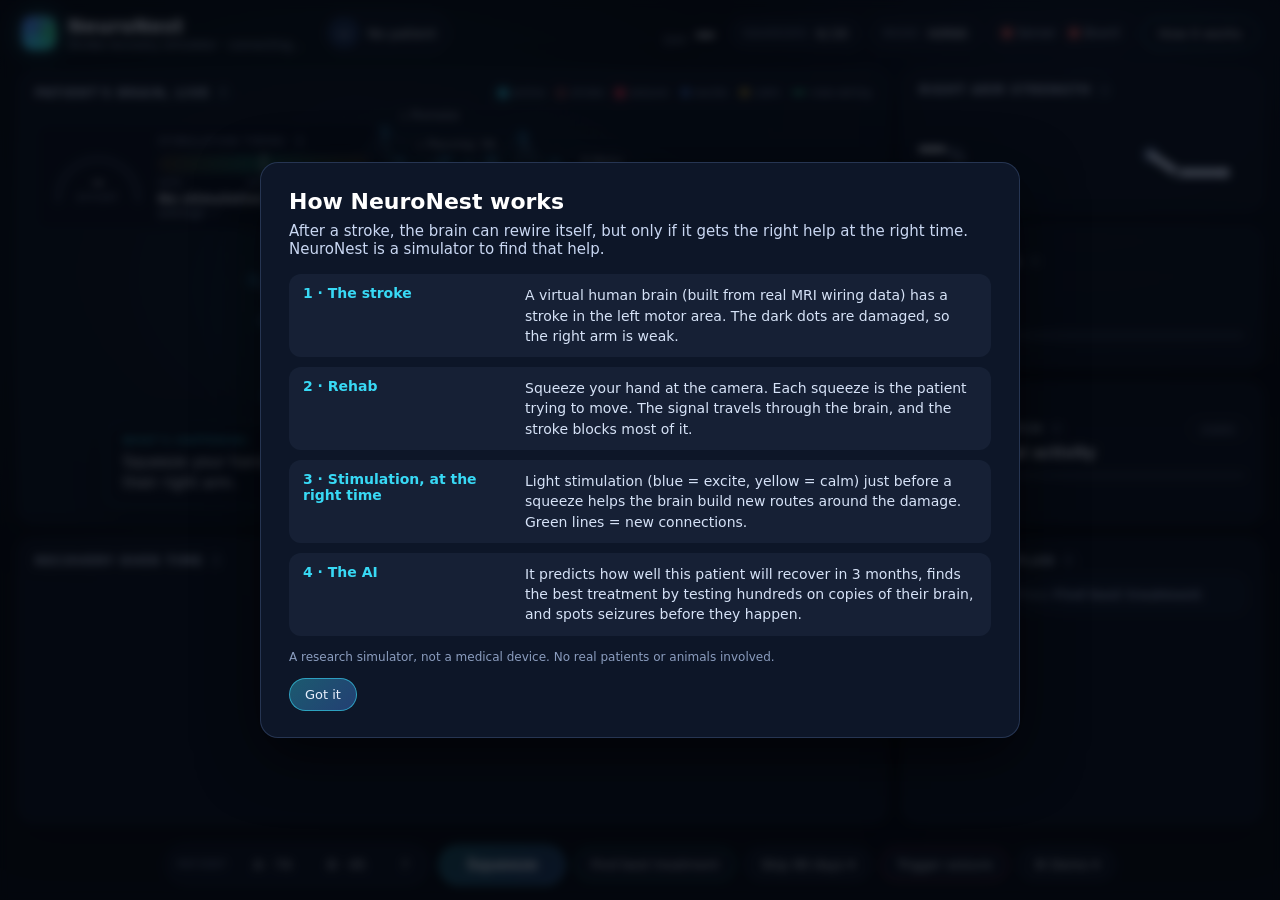
==== web/dashboard/index.html @ ccd7f924 "Dashboard redesign (hero brain, HUD, stat rail, dock, info tips); board status light; Uno Q never sh" ====
<!doctype html>
<html lang="en">
<head>
  <meta charset="utf-8">
  <meta name="viewport" content="width=device-width, initial-scale=1">
  <title>NeuroNest Dashboard</title>
  <link rel="stylesheet" href="style.css">
  <script type="importmap">{ "imports": { "three": "./vendor/three.module.js" } }</script>
</head>
<body>
  <header class="top">
    <div class="brand">
      <span class="logo" aria-hidden="true"></span>
      <div>
        <h1>NeuroNest</h1>
        <p class="sub">Stroke-recovery simulator · <span id="brainKind">connecting…</span></p>
      </div>
    </div>

    <div class="patient" id="patientBox">
      <span class="chip" id="patientCard">—</span>
      <span id="patientText">No patient</span>
    </div>

    <div class="status">
      <div class="daybox" title="Days since the stroke (simulated)">
        <span class="k">Day</span><span id="day" class="day mono">—</span>
      </div>
      <div class="pill" title="Rehab squeezes today (20 = one day)"><span class="k">Squeezes</span> <span id="attempts" class="mono">0/20</span></div>
      <div class="pill" title="Who times the stimulation"><span class="k">Mode</span> <span id="mode" class="mono">HUMAN</span></div>
      <div class="pill links">
        <span title="Laptop server"><i class="conn" id="conn"></i>Server</span>
        <span title="Arduino board receiving live data"><i class="conn" id="boardConn"></i>Board</span>
      </div>
      <button class="btn ghost" id="helpBtn">How it works</button>
    </div>
  </header>

  <main class="grid">
    <!-- HERO: the brain -->
    <section class="panel brain">
      <div class="brain-stage" id="brainStage">
        <div class="stage-head">
          <h2>Patient's brain, live <span class="info" data-tip="Each dot is a brain region at its real position, wired using MRI data. Squeezing sends a 'move my arm' signal from planning → premotor → motor. The stroke blocks it.">i</span></h2>
          <div class="legend">
            <span><i class="dot act"></i>active</span>
            <span><i class="dot les"></i>stroke</span>
            <span><i class="dot sz"></i>seizure</span>
            <span><i class="ring ex"></i>excite</span>
            <span><i class="ring ca"></i>calm</span>
            <span><i class="bar gr"></i>new wiring</span>
          </div>
        </div>

        <div class="hud" title="Last squeeze">
          <div class="hud-effort">
            <svg viewBox="0 0 120 70"><path d="M10 64 A50 50 0 0 1 110 64" class="g-bg"/><path id="effortArc" d="M10 64 A50 50 0 0 1 110 64" class="g-fg"/></svg>
            <div class="g-val"><span id="effortPct" class="mono">—</span><small>effort</small></div>
          </div>
          <div class="hud-timing">
            <div class="hud-k">Stimulation timing <span class="info" data-tip="Stimulation helps most when it lands just before the squeeze. Too early or too late helps less.">i</span>
              <span class="badge warn" id="fatigue" hidden>tired</span></div>
            <div class="t-bar"><span class="t-zero"></span><span class="t-mark" id="timingMark"></span></div>
            <div class="t-scale"><span>early</span><span>squeeze</span><span>late</span></div>
            <div class="t-text" id="timingText">No stimulation yet</div>
            <div class="dim tiny" id="effortRolling">average —</div>
          </div>
        </div>

        <div class="labels" id="labels"></div>
        <div class="tooltip" id="tooltip" hidden></div>
        <div class="busy" id="busy" hidden></div>
        <div class="select-bar" id="selectBar" hidden>
          <span id="selName"></span>
          <button class="btn excite" data-stim="excite">Excite</button>
          <button class="btn calm" data-stim="calm">Calm</button>
        </div>
        <div class="story" id="story">
          <span class="story-k" id="storyK">WHAT'S HAPPENING</span>
          <span id="storyText">Squeeze your hand at the camera (or press Space) to make the patient try to move their right arm.</span>
        </div>
      </div>
    </section>

    <!-- RIGHT RAIL: three key numbers -->
    <aside class="rail">
      <section class="panel stat arm">
        <div class="stat-h"><h2>Right arm strength <span class="info" data-tip="How much of the 'move' signal reaches the arm, compared with before the stroke. The animated arm mirrors the real servo.">i</span></h2><span class="dim tiny" id="armDelta"></span></div>
        <div class="stat-row">
          <div><span id="armPct" class="huge mono">—</span><span class="unit">%</span></div>
          <svg class="arm-svg" viewBox="0 0 160 120" aria-label="patient arm">
            <path d="M18 104 A88 88 0 0 1 106 16" class="arc"/>
            <circle cx="30" cy="70" r="11" class="shoulder"/>
            <line x1="30" y1="70" x2="68" y2="96" class="upper"/>
            <g id="forearm" style="transform-origin:68px 96px">
              <line x1="68" y1="96" x2="128" y2="96" class="fore"/>
              <circle cx="134" cy="96" r="7" class="hand"/>
            </g>
            <circle cx="68" cy="96" r="5" class="elbow"/>
          </svg>
        </div>
        <div class="meter"><div id="armBar"></div></div>
      </section>

      <section class="panel stat">
        <div class="stat-h"><h2>In 3 months <span class="info" data-tip="The AI simulates many versions of this patient ('digital twins') and drops the ones that don't match their real progress, so the predicted range narrows every day.">i</span></h2><span class="dim tiny" id="twins"></span></div>
        <div class="stat-row">
          <div><span id="fcP50" class="huge mono">—</span></div>
          <span class="dim" id="fcRange"></span>
        </div>
        <div class="fc-band"><div id="fcBand"></div><div id="fcMid"></div></div>
      </section>

      <section class="panel stat seizure" id="szCard" data-phase="none">
        <div class="stat-h"><h2>Seizure watch <span class="info" data-tip="Seizures can start next to stroke damage. The AI predicts them seconds early and calms the region with yellow light.">i</span></h2><span class="badge" id="szBadge">stable</span></div>
        <div class="sz-main" id="szText">No abnormal activity</div>
        <div class="meter risk"><div id="szRisk"></div></div>
        <div class="sz-regions" id="szRegions"></div>
        <div class="sz-tx dim" id="szTx"></div>
      </section>
    </aside>

    <!-- BOTTOM: recovery + treatment -->
    <section class="panel chart">
      <div class="panel-h">
        <h2>Recovery over time <span class="info" data-tip="The brain heals fastest early on (green shading). Compare the AI's plan with normal rehab and no rehab.">i</span></h2>
        <div class="legend">
          <span><i class="bar ob"></i>so far</span>
          <span><i class="bar fc"></i>prediction</span>
          <span><i class="bar ai"></i>AI plan</span>
          <span><i class="bar st"></i>normal rehab</span>
          <span><i class="bar no"></i>no rehab</span>
        </div>
      </div>
      <canvas id="chart"></canvas>
    </section>

    <section class="panel treat">
      <div class="panel-h">
        <h2>Treatment plan <span class="info" data-tip="The AI tests hundreds of treatments on copies of this patient's brain and picks the best recovery for the least stimulation.">i</span></h2>
      </div>
      <div class="plan" id="plan">
        <div class="plan-empty">No plan yet. Press <b>Find best treatment</b>.</div>
      </div>
      <h3>Recent</h3>
      <ol class="log" id="log"></ol>
    </section>
  </main>

  <footer class="dock">
    <div class="seg" role="group" aria-label="Patient">
      <span class="k">Patient</span>
      <button class="btn" data-patient="A" title="74 years old, large stroke">A · 74</button>
      <button class="btn" data-patient="B" title="45 years old, smaller stroke">B · 45</button>
      <button class="btn" data-patient="R" title="Random patient">?</button>
    </div>
    <button class="btn primary big" data-ctl="dev_attempt" title="Space">Squeeze</button>
    <button class="btn ok" data-ctl="run_planner">Find best treatment</button>
    <details class="menu">
      <summary class="btn">Skip 90 days ▾</summary>
      <div class="menu-pop">
        <button class="btn ok" data-ff="ai">with the AI plan</button>
        <button class="btn" data-ff="standard">with normal rehab</button>
        <button class="btn" data-ff="none">with no rehab</button>
      </div>
    </details>
    <button class="btn danger" data-ctl="dev_seizure">Trigger seizure</button>
    <details class="menu">
      <summary class="btn">⚙ Demo ▾</summary>
      <div class="menu-pop">
        <button class="btn toggle" data-dev="dev_auto" id="autoBtn">Auto squeeze</button>
        <button class="btn toggle" data-dev="dev_auto_treat" id="autoTreatBtn">AI treats seizures</button>
        <button class="btn" data-mode>Mode: Human</button>
        <button class="btn" data-ctl="end_day">Next day</button>
      </div>
    </details>
    <div id="narration" hidden></div>
  </footer>

  <div class="modal" id="help" hidden>
    <div class="modal-card">
      <h2 class="modal-title">How NeuroNest works</h2>
      <p class="modal-lead">After a stroke, the brain can rewire itself, but only if it gets the right help at the right time. NeuroNest is a simulator to find that help.</p>
      <ol class="steps">
        <li><b>1 · The stroke</b><span>A virtual human brain (built from real MRI wiring data) has a stroke in the left motor area. The dark dots are damaged, so the right arm is weak.</span></li>
        <li><b>2 · Rehab</b><span>Squeeze your hand at the camera. Each squeeze is the patient trying to move. The signal travels through the brain, and the stroke blocks most of it.</span></li>
        <li><b>3 · Stimulation, at the right time</b><span>Light stimulation (blue = excite, yellow = calm) just before a squeeze helps the brain build new routes around the damage. Green lines = new connections.</span></li>
        <li><b>4 · The AI</b><span>It predicts how well this patient will recover in 3 months, finds the best treatment by testing hundreds on copies of their brain, and spots seizures before they happen.</span></li>
      </ol>
      <p class="modal-note">A research simulator, not a medical device. No real patients or animals involved.</p>
      <button class="btn primary" id="helpClose">Got it</button>
    </div>
  </div>

  <script type="module" src="app.js"></script>
</body>
</html>
---- web/dashboard/style.css ----
:root {
  --bg: #050912; --panel: rgba(13, 21, 38, 0.72); --panel-2: rgba(18, 28, 50, 0.6);
  --line: rgba(130, 165, 230, 0.12); --line-2: rgba(130, 165, 230, 0.22);
  --text: #e8effc; --dim: #8b9dbf; --soft: #b8c7e3;
  --mid: #38d9f5; --excite: #4d8dff; --calm: #ffd23f; --seizure: #ff3b5c;
  --ok: #34d399; --amber: #f5a524; --bad: #ff6b6b;
  --mono: ui-monospace, "JetBrains Mono", "Cascadia Mono", Consolas, monospace;
  --sans: Inter, "Segoe UI", system-ui, -apple-system, sans-serif;
  --r: 16px;
}
* { box-sizing: border-box; }
[hidden] { display: none !important; }
html, body { height: 100%; margin: 0; }
body {
  background:
    radial-gradient(900px 600px at 28% 30%, rgba(56, 217, 245, 0.10), transparent 60%),
    radial-gradient(700px 500px at 85% 10%, rgba(77, 141, 255, 0.10), transparent 60%),
    var(--bg);
  color: var(--text); font-family: var(--sans); font-size: 14px;
  display: grid; grid-template-rows: auto 1fr auto; overflow: hidden;
}
.mono { font-family: var(--mono); }
.dim { color: var(--dim); }
.tiny { font-size: 11.5px; }
h1, h2, h3 { margin: 0; font-weight: 600; }
h2 { font-size: 12px; letter-spacing: .09em; text-transform: uppercase; color: var(--soft); display: inline-flex; align-items: center; gap: 6px; }
h3 { font-size: 11px; letter-spacing: .12em; text-transform: uppercase; color: var(--dim); margin: 12px 0 4px; }
.k { font-size: 10px; letter-spacing: .14em; color: var(--dim); text-transform: uppercase; }
.huge { font-size: 44px; font-weight: 700; line-height: 1; letter-spacing: -0.02em; }
.unit { font-size: 20px; color: var(--dim); margin-left: 2px; }

/* info tips */
.info { display: inline-grid; place-items: center; width: 15px; height: 15px; border-radius: 50%; border: 1px solid var(--line-2);
  font-size: 10px; font-style: normal; font-weight: 700; color: var(--dim); text-transform: none; letter-spacing: 0; cursor: help; position: relative; }
.info:hover { color: var(--text); border-color: var(--mid); }
.info:hover::after { content: attr(data-tip); position: absolute; top: 22px; left: -10px; width: 280px; z-index: 20;
  background: #0b1426; border: 1px solid var(--line-2); border-radius: 10px; padding: 10px 12px;
  font-size: 12.5px; font-weight: 400; line-height: 1.45; color: var(--text); box-shadow: 0 12px 30px rgba(0,0,0,.5); }

/* header */
.top { display: flex; align-items: center; gap: 20px; padding: 12px 22px; }
.brand { display: flex; align-items: center; gap: 12px; }
.logo { width: 34px; height: 34px; border-radius: 10px; background: conic-gradient(from 200deg, var(--mid), var(--excite), var(--ok), var(--mid)); box-shadow: 0 0 24px rgba(56,217,245,.4); }
.brand h1 { font-size: 19px; letter-spacing: .01em; }
.sub { margin: 1px 0 0; color: var(--dim); font-size: 11.5px; }
.patient { display: flex; align-items: center; gap: 10px; padding: 6px 14px 6px 6px; border-radius: 999px; background: var(--panel); border: 1px solid var(--line); font-size: 13px; }
.chip { display: inline-grid; place-items: center; width: 28px; height: 28px; border-radius: 50%; background: rgba(77,141,255,.2); border: 1px solid rgba(77,141,255,.5); font-weight: 700; }
.status { margin-left: auto; display: flex; align-items: center; gap: 10px; }
.daybox { display: flex; align-items: baseline; gap: 8px; padding: 0 6px; }
.day { font-size: 30px; font-weight: 700; }
.pill { display: flex; align-items: center; gap: 8px; padding: 7px 12px; border-radius: 999px; background: var(--panel); border: 1px solid var(--line); font-size: 13px; }
.pill.links { gap: 14px; color: var(--soft); font-size: 12px; }
.pill.links span { display: inline-flex; align-items: center; gap: 6px; }
.conn { width: 8px; height: 8px; border-radius: 50%; display: inline-block; background: var(--bad); box-shadow: 0 0 8px var(--bad); }
.conn.on { background: var(--ok); box-shadow: 0 0 8px var(--ok); }

/* layout */
.grid { display: grid; gap: 14px; padding: 4px 18px 10px; min-height: 0;
  grid-template-columns: minmax(0, 1fr) 360px;
  grid-template-rows: minmax(0, 1fr) 285px;
  grid-template-areas: "brain rail" "chart treat"; }
.panel { background: var(--panel); border: 1px solid var(--line); border-radius: var(--r); padding: 14px 16px; min-height: 0;
  backdrop-filter: blur(6px); box-shadow: 0 16px 40px rgba(0,0,0,.28); }
.panel-h { display: flex; align-items: center; justify-content: space-between; gap: 10px; margin-bottom: 8px; }
.brain { grid-area: brain; padding: 0; overflow: hidden; }
.rail { grid-area: rail; display: grid; gap: 14px; grid-template-rows: 1fr 1fr 1fr; min-height: 0; }
.chart { grid-area: chart; display: flex; flex-direction: column; }
.chart canvas { flex: 1; width: 100%; min-height: 0; }
.treat { grid-area: treat; display: flex; flex-direction: column; overflow: hidden; }

/* legend */
.legend { display: flex; flex-wrap: wrap; gap: 12px; font-size: 11px; color: var(--dim); }
.legend span { display: inline-flex; align-items: center; gap: 5px; }
.dot { width: 8px; height: 8px; border-radius: 50%; display: inline-block; }
.dot.act { background: var(--mid); box-shadow: 0 0 8px var(--mid); }
.dot.les { background: #3a3f4b; box-shadow: 0 0 0 2px #7a1f2b; }
.dot.sz { background: var(--seizure); box-shadow: 0 0 8px var(--seizure); }
.ring { width: 9px; height: 9px; border-radius: 50%; display: inline-block; border: 2px solid; }
.ring.ex { border-color: var(--excite); } .ring.ca { border-color: var(--calm); }
.bar { width: 14px; height: 3px; border-radius: 2px; display: inline-block; }
.bar.gr { background: var(--ok); } .bar.ob { background: #fff; } .bar.fc { background: var(--mid); }
.bar.ai { background: var(--ok); } .bar.st { background: var(--amber); } .bar.no { background: var(--bad); }

/* brain stage */
.brain-stage { position: relative; width: 100%; height: 100%; min-height: 0;
  background: radial-gradient(55% 60% at 50% 48%, rgba(56,217,245,.08), transparent 70%); }
.brain-stage canvas { display: block; width: 100% !important; height: 100% !important; }
.stage-head { position: absolute; top: 14px; left: 16px; right: 16px; display: flex; justify-content: space-between; align-items: center; z-index: 3; pointer-events: none; }
.stage-head > * { pointer-events: auto; }
.labels { position: absolute; inset: 0; pointer-events: none; }
.blabel { position: absolute; left: 0; top: 0; margin: -26px 0 0 8px; padding: 2px 8px; font-size: 11px; white-space: nowrap;
  background: rgba(8,14,28,.82); border: 1px solid var(--line-2); border-radius: 999px; color: #cfe0ff; transition: opacity .2s; }
.blabel[data-kind="lesion"] { border-color: #7a1f2b; color: #ffb3bf; }
.blabel[data-kind="seizure"] { border-color: var(--seizure); color: #fff; background: rgba(120,10,30,.85); }
.blabel[data-kind="plan"] { border-color: var(--ok); color: #bff5dc; }
.blabel[data-kind="excite"] { border-color: var(--excite); color: #d6e4ff; }
.blabel[data-kind="calm"] { border-color: var(--calm); color: #fff3c4; }
.blabel[data-kind="selected"] { border-color: #fff; }
.tooltip { position: absolute; left: 0; top: 0; padding: 8px 10px; font-size: 12px; line-height: 1.45; pointer-events: none; z-index: 5;
  background: rgba(8,14,28,.95); border: 1px solid var(--line-2); border-radius: 10px; max-width: 280px; }
.tooltip .sz { color: var(--seizure); }
.busy { position: absolute; top: 56px; left: 50%; transform: translateX(-50%); padding: 6px 14px; border-radius: 999px; z-index: 3;
  background: rgba(56,217,245,.14); border: 1px solid rgba(56,217,245,.45); font-size: 12.5px; }
.busy::before { content: ""; display: inline-block; width: 8px; height: 8px; margin-right: 8px; border-radius: 50%; background: var(--mid); animation: breathe 1.4s ease-in-out infinite; }
.select-bar { position: absolute; top: 56px; right: 16px; display: flex; align-items: center; gap: 8px; z-index: 4;
  background: rgba(8,14,28,.9); border: 1px solid var(--line-2); border-radius: 12px; padding: 6px 8px 6px 12px; font-size: 13px; }

/* HUD: last squeeze */
.hud { position: absolute; left: 16px; top: 52px; z-index: 3; display: flex; gap: 12px; align-items: center;
  background: rgba(8,14,28,.7); border: 1px solid var(--line); border-radius: 14px; padding: 10px 14px; backdrop-filter: blur(6px); }
.hud-effort { position: relative; width: 96px; text-align: center; }
.hud-effort svg { width: 96px; height: 56px; }
.g-bg { fill: none; stroke: rgba(140,170,220,.15); stroke-width: 10; stroke-linecap: round; }
.g-fg { fill: none; stroke: var(--mid); stroke-width: 10; stroke-linecap: round; stroke-dasharray: 157; stroke-dashoffset: 157; transition: stroke-dashoffset .5s ease; }
.g-val { position: absolute; top: 24px; left: 0; right: 0; display: flex; flex-direction: column; align-items: center; }
.g-val span { font-size: 17px; font-weight: 700; }
.g-val small { font-size: 9.5px; color: var(--dim); text-transform: uppercase; letter-spacing: .1em; }
.hud-timing { width: 210px; }
.hud-k { display: flex; align-items: center; gap: 6px; font-size: 10px; letter-spacing: .12em; text-transform: uppercase; color: var(--dim); margin-bottom: 6px; }
.t-bar { position: relative; height: 18px; border-radius: 999px; background: linear-gradient(90deg, rgba(245,165,36,.12), rgba(52,211,153,.25) 42%, rgba(52,211,153,.25) 50%, rgba(245,165,36,.12)); border: 1px solid var(--line); }
.t-zero { position: absolute; left: 50%; top: -3px; bottom: -3px; width: 2px; background: #fff; opacity: .7; }
.t-mark { position: absolute; top: 2px; width: 12px; height: 12px; margin-left: -6px; border-radius: 50%; left: 50%; opacity: 0;
  background: var(--excite); box-shadow: 0 0 10px var(--excite); transition: left .3s ease, opacity .3s; }
.t-mark.calm { background: var(--calm); box-shadow: 0 0 10px var(--calm); }
.t-scale { display: flex; justify-content: space-between; font-size: 9.5px; color: var(--dim); margin-top: 3px; }
.t-text { margin-top: 4px; font-weight: 600; font-size: 13px; }
.t-text.good { color: var(--ok); } .t-text.early, .t-text.late { color: var(--amber); } .t-text.wrong_region { color: var(--bad); }

/* story caption */
.story { position: absolute; left: 50%; bottom: 16px; transform: translateX(-50%); width: min(80%, 860px); z-index: 3;
  background: rgba(8,14,28,.86); border: 1px solid rgba(56,217,245,.3); border-radius: 14px; padding: 11px 16px;
  font-size: 15px; line-height: 1.45; color: #eaf1ff; box-shadow: 0 10px 30px rgba(0,0,0,.4); backdrop-filter: blur(6px); }
.story-k { display: block; font-size: 10px; letter-spacing: .16em; color: var(--mid); margin-bottom: 3px; }
.story[data-tone="seizure"] { border-color: var(--seizure); } .story[data-tone="seizure"] .story-k { color: var(--seizure); }
.story[data-tone="good"] { border-color: rgba(52,211,153,.55); } .story[data-tone="good"] .story-k { color: var(--ok); }
.story[data-tone="warn"] { border-color: rgba(245,165,36,.55); } .story[data-tone="warn"] .story-k { color: var(--amber); }

/* stat cards */
.stat { display: flex; flex-direction: column; justify-content: center; }
.stat-h { display: flex; align-items: center; justify-content: space-between; margin-bottom: 6px; }
.stat-row { display: flex; align-items: center; justify-content: space-between; gap: 10px; }
.arm-svg { width: 118px; height: 86px; }
.arm-svg .arc { fill: none; stroke: rgba(140,170,220,.25); stroke-dasharray: 3 5; }
.arm-svg .shoulder { fill: #1b2d4d; stroke: #3b5a8c; }
.arm-svg .upper, .arm-svg .fore { stroke: #d6e4ff; stroke-width: 11; stroke-linecap: round; }
.arm-svg .elbow { fill: #0b1222; stroke: #d6e4ff; stroke-width: 2; }
.arm-svg .hand { fill: #d6e4ff; }
#forearm { transition: transform .12s linear; }
.meter { height: 7px; border-radius: 999px; background: rgba(140,170,220,.12); overflow: hidden; margin-top: 10px; }
.meter > div { height: 100%; width: 0; border-radius: 999px; background: linear-gradient(90deg, var(--bad), var(--amber), var(--ok)); background-size: 300% 100%; transition: width .6s ease; }
.fc-band { position: relative; height: 9px; border-radius: 999px; background: rgba(140,170,220,.12); margin-top: 12px; }
#fcBand { position: absolute; top: 0; bottom: 0; border-radius: 999px; background: linear-gradient(90deg, rgba(56,217,245,.35), rgba(56,217,245,.6)); transition: left .6s, width .6s; }
#fcMid { position: absolute; top: -4px; width: 3px; height: 17px; background: #fff; border-radius: 2px; transition: left .6s; }

.badge { font-size: 10.5px; padding: 2px 9px; border-radius: 999px; border: 1px solid var(--line-2); color: var(--dim); letter-spacing: .03em; }
.badge.warn { color: var(--amber); border-color: rgba(245,165,36,.5); }
.seizure .sz-main { font-size: 15px; font-weight: 600; }
.meter.risk > div { background: linear-gradient(90deg, var(--amber), var(--seizure)); }
.sz-regions { display: flex; flex-wrap: wrap; gap: 6px; margin-top: 8px; }
.sz-regions span { font-size: 11px; padding: 2px 8px; border-radius: 999px; background: rgba(255,59,92,.15); border: 1px solid rgba(255,59,92,.45); }
.sz-tx { margin-top: 6px; font-size: 12px; line-height: 1.4; }
.seizure[data-phase="none"] .sz-tx { display: none; }
.seizure[data-phase="pre"] { border-color: rgba(245,165,36,.6); }
.seizure[data-phase="pre"] #szBadge { color: var(--amber); border-color: var(--amber); }
.seizure[data-phase="ictal"] { border-color: var(--seizure); animation: alarm 2s ease-in-out infinite; }
.seizure[data-phase="ictal"] #szBadge { color: #fff; background: var(--seizure); border-color: var(--seizure); }
.seizure[data-phase="post"] #szBadge { color: var(--ok); border-color: var(--ok); }

/* treatment */
.plan { border-radius: 12px; padding: 10px 12px; background: var(--panel-2); border: 1px solid var(--line); }
.plan-empty { color: var(--dim); font-size: 13px; }
.plan-title { display: flex; align-items: center; gap: 8px; font-size: 14.5px; font-weight: 600; }
.plan-title .sw { width: 11px; height: 11px; border-radius: 50%; flex: none; }
.plan-meta { display: flex; flex-wrap: wrap; gap: 6px; margin: 8px 0; }
.plan-meta span { font-size: 11px; padding: 2px 8px; border-radius: 999px; background: rgba(140,170,220,.1); color: var(--soft); }
.plan-expl { display: none; }
.outcomes { display: grid; grid-template-columns: repeat(3, 1fr); gap: 6px; }
.outcomes div { border-radius: 10px; padding: 6px 8px; background: rgba(140,170,220,.07); }
.outcomes b { display: block; font-family: var(--mono); font-size: 18px; }
.outcomes small { color: var(--dim); font-size: 10.5px; }
.outcomes .ai b { color: var(--ok); } .outcomes .st b { color: var(--amber); } .outcomes .no b { color: var(--bad); }
.log { list-style: none; margin: 0; padding: 0; overflow: hidden; flex: 1; min-height: 0; }
.log li { display: grid; grid-template-columns: 9px 1fr auto; gap: 8px; align-items: center; padding: 5px 0; border-bottom: 1px solid rgba(120,160,230,.06); font-size: 12px; color: var(--soft); }
.log li i { width: 8px; height: 8px; border-radius: 50%; }
.log li .when { color: var(--dim); font-family: var(--mono); font-size: 10.5px; }
.log .excite i { background: var(--excite); } .log .calm i { background: var(--calm); }
.log .seizure i { background: var(--seizure); } .log .plan i { background: var(--ok); } .log .info i { background: var(--dim); }
.v { font-size: 10px; padding: 1px 6px; border-radius: 999px; margin-left: 6px; }
.v.good { background: rgba(52,211,153,.18); color: var(--ok); } .v.early, .v.late { background: rgba(245,165,36,.18); color: var(--amber); }
.v.wrong_region { background: rgba(255,107,107,.18); color: var(--bad); } .v.ai { background: rgba(56,217,245,.15); color: var(--mid); }

/* dock */
.dock { display: flex; align-items: center; justify-content: center; gap: 10px; padding: 10px 18px 14px; flex-wrap: wrap; }
.seg { display: flex; align-items: center; gap: 4px; padding: 4px 4px 4px 12px; border-radius: 999px; background: var(--panel); border: 1px solid var(--line); }
.seg .k { margin-right: 6px; }
.seg .btn { border-radius: 999px; border-color: transparent; background: transparent; }
.seg .btn:hover { background: rgba(140,170,220,.15); }
.btn { font: inherit; font-size: 13px; color: var(--text); background: var(--panel); border: 1px solid var(--line-2);
  border-radius: 999px; padding: 8px 15px; cursor: pointer; transition: background .15s, border-color .15s, transform .1s; list-style: none; }
.btn:hover { background: rgba(140,170,220,.16); }
.btn:active { transform: translateY(1px); }
.btn.big { padding: 10px 26px; font-size: 15px; font-weight: 600; }
.btn.primary { background: linear-gradient(135deg, rgba(56,217,245,.35), rgba(77,141,255,.35)); border-color: rgba(56,217,245,.6); }
.btn.ok { border-color: rgba(52,211,153,.55); }
.btn.danger { border-color: rgba(255,59,92,.5); }
.btn.ghost { background: transparent; border-color: rgba(56,217,245,.45); }
.btn.excite { border-color: var(--excite); } .btn.calm { border-color: var(--calm); }
.btn.toggle.on { background: rgba(52,211,153,.18); border-color: rgba(52,211,153,.6); }
.btn.toggle.on::before { content: "✓ "; color: var(--ok); }
.btn.active { background: rgba(77,141,255,.3); border-color: var(--excite); }
.menu { position: relative; }
.menu summary { list-style: none; }
.menu summary::-webkit-details-marker { display: none; }
.menu-pop { position: absolute; bottom: calc(100% + 8px); left: 50%; transform: translateX(-50%); display: flex; flex-direction: column; gap: 6px;
  padding: 8px; border-radius: 14px; background: #0b1426; border: 1px solid var(--line-2); box-shadow: 0 16px 40px rgba(0,0,0,.5); z-index: 30; min-width: 200px; }
.menu-pop .btn { text-align: left; }

/* help modal */
.modal { position: fixed; inset: 0; display: grid; place-items: center; background: rgba(3,6,12,.72); backdrop-filter: blur(5px); z-index: 50; }
.modal-card { width: min(760px, 92vw); background: #0d1628; border: 1px solid var(--line-2); border-radius: 18px; padding: 26px 28px; box-shadow: 0 20px 60px rgba(0,0,0,.6); }
.modal-title { font-size: 22px; text-transform: none; letter-spacing: 0; color: #fff; }
.modal-lead { color: #c9d7f2; font-size: 15px; margin: 8px 0 16px; }
.steps { list-style: none; margin: 0 0 14px; padding: 0; display: grid; gap: 10px; }
.steps li { display: grid; grid-template-columns: 210px 1fr; gap: 12px; padding: 11px 14px; border-radius: 12px; background: rgba(140,170,220,.07); }
.steps b { color: var(--mid); }
.steps span { color: #d6e2f7; font-size: 14px; line-height: 1.45; }
.modal-note { color: var(--dim); font-size: 12px; margin: 0 0 14px; }

@keyframes breathe { 0%, 100% { opacity: .35; } 50% { opacity: 1; } }
@keyframes alarm { 0%, 100% { box-shadow: 0 0 16px rgba(255,59,92,.12); } 50% { box-shadow: 0 0 32px rgba(255,59,92,.35); } }

@media (max-width: 1150px) {
  body { overflow: auto; }
  .grid { grid-template-columns: 1fr; grid-template-rows: 62vh auto 300px 320px; grid-template-areas: "brain" "rail" "chart" "treat"; }
  .hud { top: auto; bottom: 120px; }
}
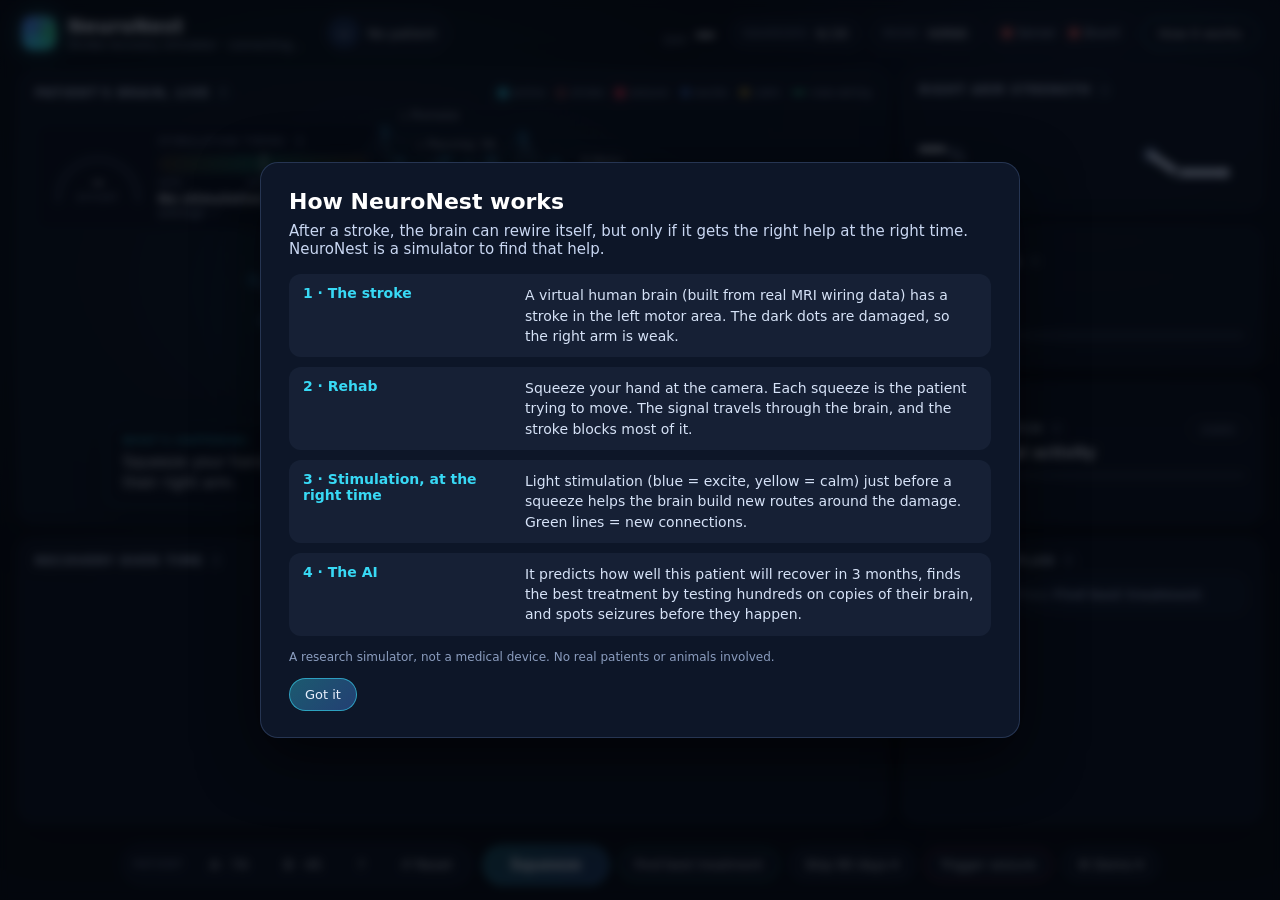
==== commit b0769dbd: "Reset: website Reset button + reset_id so the Uno Q wipes back to its initial state" ====
--- a/web/dashboard/index.html
+++ b/web/dashboard/index.html
@@ -153,6 +153,7 @@
       <button class="btn" data-patient="A" title="74 years old, large stroke">A · 74</button>
       <button class="btn" data-patient="B" title="45 years old, smaller stroke">B · 45</button>
       <button class="btn" data-patient="R" title="Random patient">?</button>
+      <button class="btn" data-ctl="reset" title="Back to day 1 with the same patient (resets the board too)">↺ Reset</button>
     </div>
     <button class="btn primary big" data-ctl="dev_attempt" title="Space">Squeeze</button>
     <button class="btn ok" data-ctl="run_planner">Find best treatment</button>
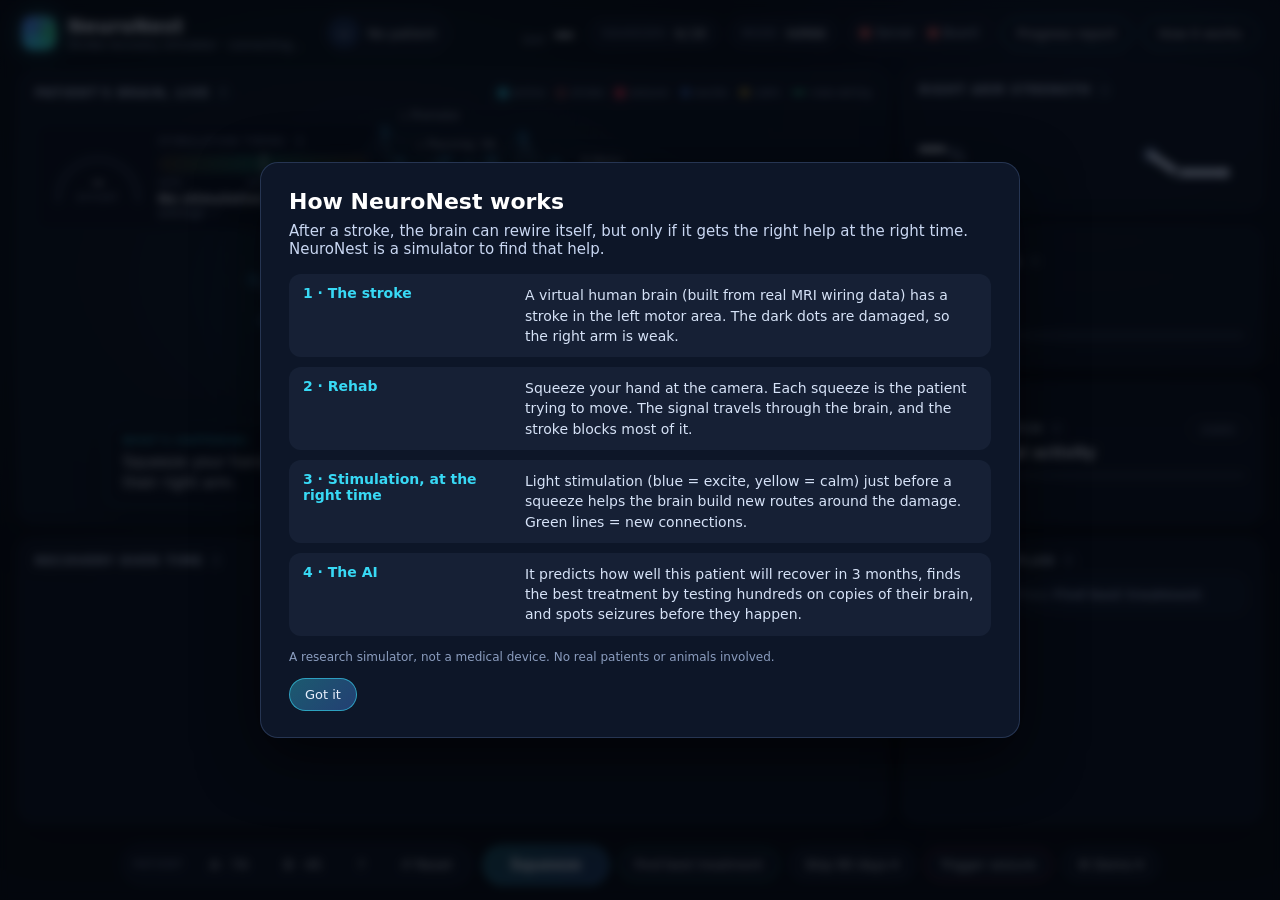
==== commit e60da292: "Progress report page: per-day recovery record, Gemini day-by-day notes + summary (template fallback)" ====
--- a/web/dashboard/index.html
+++ b/web/dashboard/index.html
@@ -32,6 +32,7 @@
         <span title="Laptop server"><i class="conn" id="conn"></i>Server</span>
         <span title="Arduino board receiving live data"><i class="conn" id="boardConn"></i>Board</span>
       </div>
+      <a class="btn ghost" href="report.html" target="_blank" title="Day-by-day progress report written by Gemini">Progress report</a>
       <button class="btn ghost" id="helpBtn">How it works</button>
     </div>
   </header>
--- a/web/dashboard/style.css
+++ b/web/dashboard/style.css
@@ -204,6 +204,7 @@
 .btn.ok { border-color: rgba(52,211,153,.55); }
 .btn.danger { border-color: rgba(255,59,92,.5); }
 .btn.ghost { background: transparent; border-color: rgba(56,217,245,.45); }
+a.btn { text-decoration: none; display: inline-block; }
 .btn.excite { border-color: var(--excite); } .btn.calm { border-color: var(--calm); }
 .btn.toggle.on { background: rgba(52,211,153,.18); border-color: rgba(52,211,153,.6); }
 .btn.toggle.on::before { content: "✓ "; color: var(--ok); }
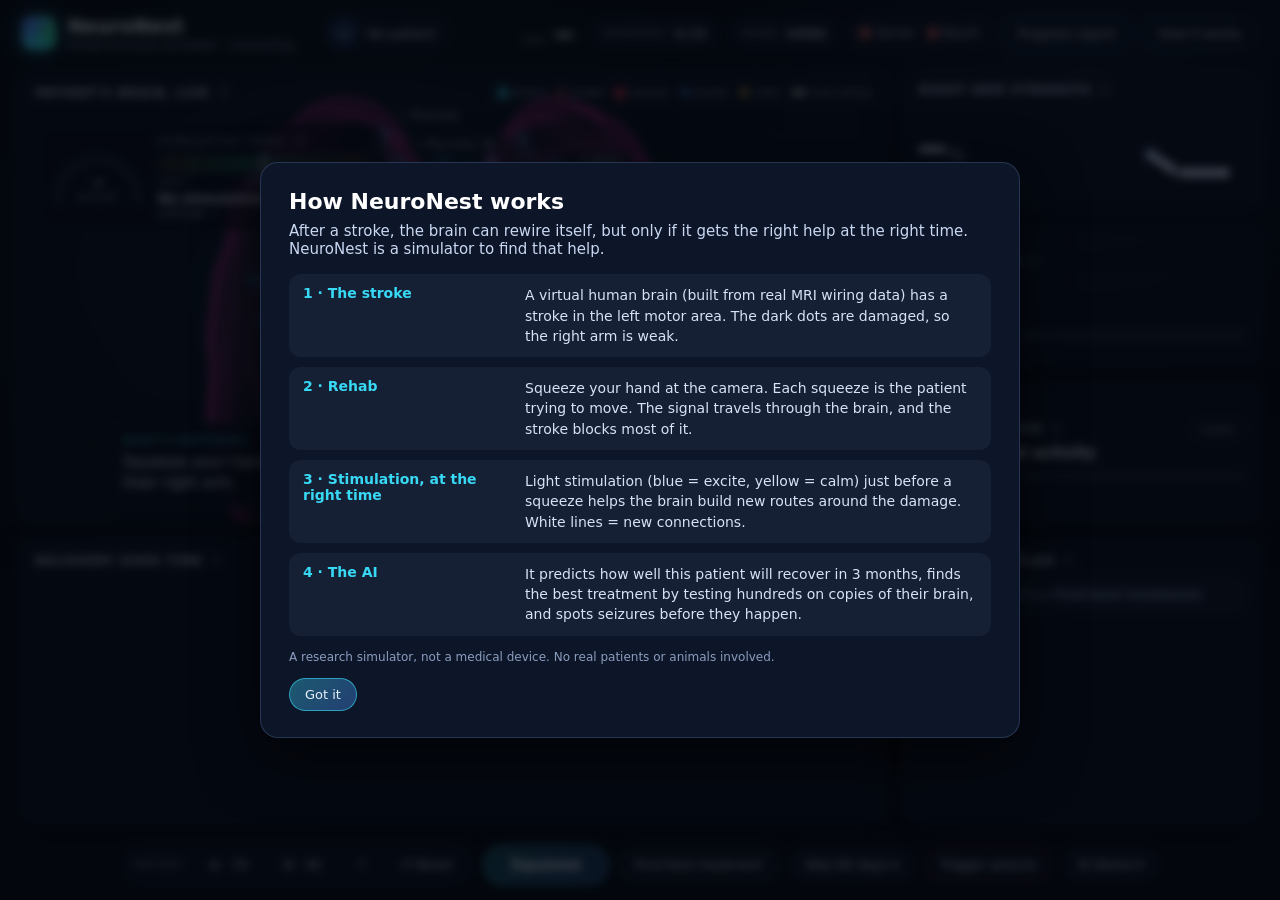
==== commit 0d117179: "Dashboard: pink brain outline, white rewiring connections" ====
--- a/web/dashboard/index.html
+++ b/web/dashboard/index.html
@@ -186,7 +186,7 @@
       <ol class="steps">
         <li><b>1 · The stroke</b><span>A virtual human brain (built from real MRI wiring data) has a stroke in the left motor area. The dark dots are damaged, so the right arm is weak.</span></li>
         <li><b>2 · Rehab</b><span>Squeeze your hand at the camera. Each squeeze is the patient trying to move. The signal travels through the brain, and the stroke blocks most of it.</span></li>
-        <li><b>3 · Stimulation, at the right time</b><span>Light stimulation (blue = excite, yellow = calm) just before a squeeze helps the brain build new routes around the damage. Green lines = new connections.</span></li>
+        <li><b>3 · Stimulation, at the right time</b><span>Light stimulation (blue = excite, yellow = calm) just before a squeeze helps the brain build new routes around the damage. White lines = new connections.</span></li>
         <li><b>4 · The AI</b><span>It predicts how well this patient will recover in 3 months, finds the best treatment by testing hundreds on copies of their brain, and spots seizures before they happen.</span></li>
       </ol>
       <p class="modal-note">A research simulator, not a medical device. No real patients or animals involved.</p>
--- a/web/dashboard/style.css
+++ b/web/dashboard/style.css
@@ -78,7 +78,7 @@
 .ring { width: 9px; height: 9px; border-radius: 50%; display: inline-block; border: 2px solid; }
 .ring.ex { border-color: var(--excite); } .ring.ca { border-color: var(--calm); }
 .bar { width: 14px; height: 3px; border-radius: 2px; display: inline-block; }
-.bar.gr { background: var(--ok); } .bar.ob { background: #fff; } .bar.fc { background: var(--mid); }
+.bar.gr { background: #fff; box-shadow: 0 0 6px rgba(255,255,255,.6); } .bar.ob { background: #fff; } .bar.fc { background: var(--mid); }
 .bar.ai { background: var(--ok); } .bar.st { background: var(--amber); } .bar.no { background: var(--bad); }
 
 /* brain stage */
@@ -180,11 +180,11 @@
 .outcomes small { color: var(--dim); font-size: 10.5px; }
 .outcomes .ai b { color: var(--ok); } .outcomes .st b { color: var(--amber); } .outcomes .no b { color: var(--bad); }
 .log { list-style: none; margin: 0; padding: 0; overflow: hidden; flex: 1; min-height: 0; }
-.log li { display: grid; grid-template-columns: 9px 1fr auto; gap: 8px; align-items: center; padding: 5px 0; border-bottom: 1px solid rgba(120,160,230,.06); font-size: 12px; color: var(--soft); }
+.log li { display: grid; grid-template-columns: 9px minmax(0, 1fr) auto; gap: 8px; align-items: center; padding: 5px 0; border-bottom: 1px solid rgba(120,160,230,.06); font-size: 12px; color: var(--soft); }
 .log li i { width: 8px; height: 8px; border-radius: 50%; }
 .log li .when { color: var(--dim); font-family: var(--mono); font-size: 10.5px; }
 .log .excite i { background: var(--excite); } .log .calm i { background: var(--calm); }
-.log .seizure i { background: var(--seizure); } .log .plan i { background: var(--ok); } .log .info i { background: var(--dim); }
+.log .seizure i { background: var(--seizure); } .log .plan i { background: var(--ok); } .log .note i { background: var(--dim); }
 .v { font-size: 10px; padding: 1px 6px; border-radius: 999px; margin-left: 6px; }
 .v.good { background: rgba(52,211,153,.18); color: var(--ok); } .v.early, .v.late { background: rgba(245,165,36,.18); color: var(--amber); }
 .v.wrong_region { background: rgba(255,107,107,.18); color: var(--bad); } .v.ai { background: rgba(56,217,245,.15); color: var(--mid); }
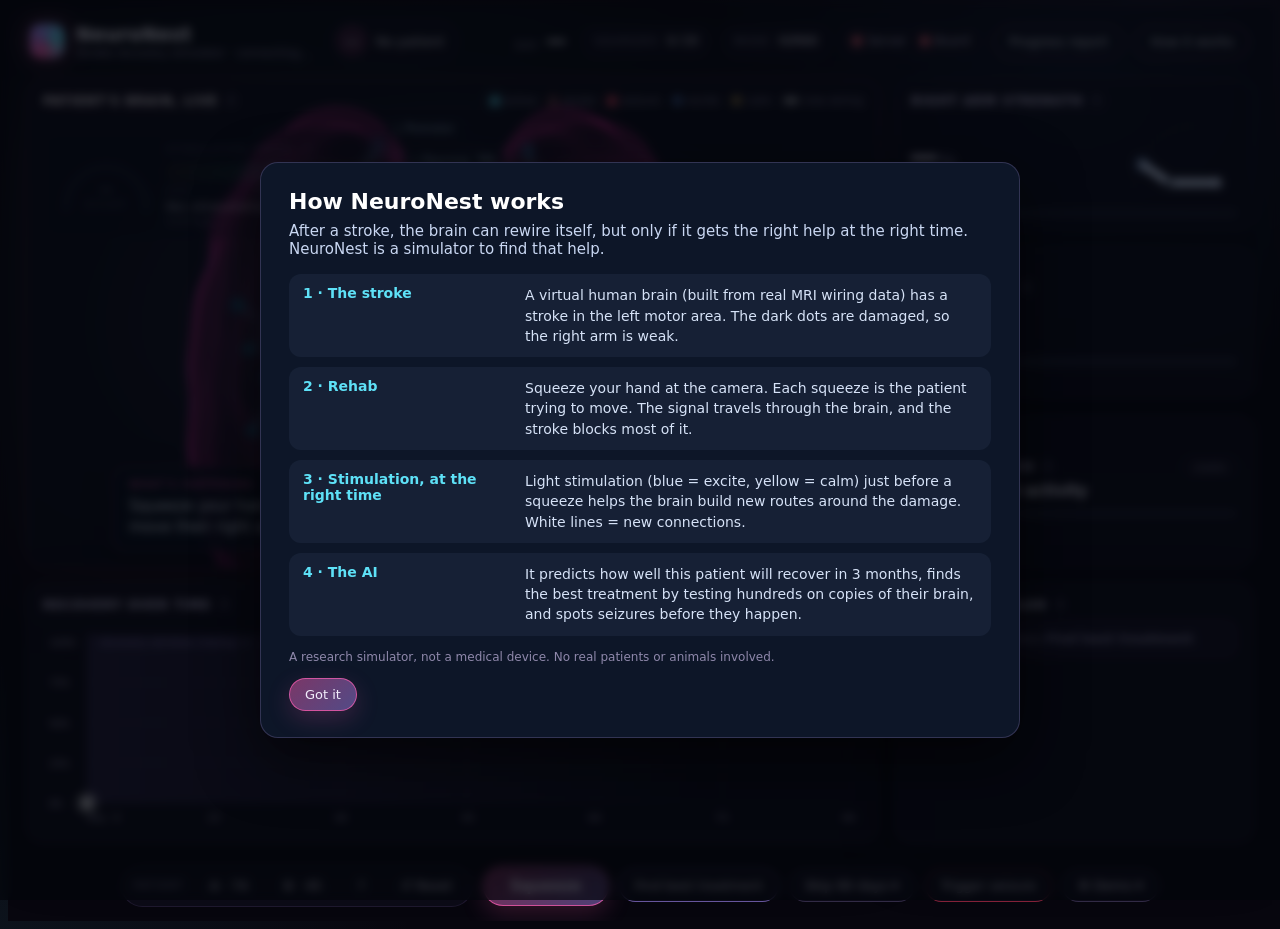
==== commit ed872406: "Dashboard polish: rose/violet palette, glowing brain stage, caption auto-hides to an 'Latest update'" ====
--- a/web/dashboard/index.html
+++ b/web/dashboard/index.html
@@ -53,7 +53,8 @@
           </div>
         </div>
 
-        <div class="hud" title="Last squeeze">
+        <button class="story-pill" id="storyPill" title="Show the latest update"><i></i>Latest update</button>
+        <div class="hud" id="hud" title="Last squeeze">
           <div class="hud-effort">
             <svg viewBox="0 0 120 70"><path d="M10 64 A50 50 0 0 1 110 64" class="g-bg"/><path id="effortArc" d="M10 64 A50 50 0 0 1 110 64" class="g-fg"/></svg>
             <div class="g-val"><span id="effortPct" class="mono">—</span><small>effort</small></div>
@@ -76,7 +77,8 @@
           <button class="btn excite" data-stim="excite">Excite</button>
           <button class="btn calm" data-stim="calm">Calm</button>
         </div>
-        <div class="story" id="story">
+        <div class="story show" id="story">
+          <button class="story-x" id="storyClose" title="Hide">×</button>
           <span class="story-k" id="storyK">WHAT'S HAPPENING</span>
           <span id="storyText">Squeeze your hand at the camera (or press Space) to make the patient try to move their right arm.</span>
         </div>
--- a/web/dashboard/style.css
+++ b/web/dashboard/style.css
@@ -1,16 +1,26 @@
 :root {
-  --bg: #050912; --panel: rgba(13, 21, 38, 0.72); --panel-2: rgba(18, 28, 50, 0.6);
-  --line: rgba(130, 165, 230, 0.12); --line-2: rgba(130, 165, 230, 0.22);
-  --text: #e8effc; --dim: #8b9dbf; --soft: #b8c7e3;
-  --mid: #38d9f5; --excite: #4d8dff; --calm: #ffd23f; --seizure: #ff3b5c;
-  --ok: #34d399; --amber: #f5a524; --bad: #ff6b6b;
+  /* palette: deep ink + rose (brain) + violet (brand) + cyan (activity); semantic red/amber/mint */
+  --bg: #07060e; --panel: rgba(16, 14, 30, 0.66); --panel-2: rgba(26, 22, 46, 0.55);
+  --line: rgba(190, 160, 255, 0.10); --line-2: rgba(200, 170, 255, 0.20);
+  --text: #f1edfb; --dim: #8f88ab; --soft: #c5bddd;
+  --rose: #ff5fb4; --violet: #a78bfa; --mid: #5ee1f7;
+  --excite: #6aa2ff; --calm: #ffd166; --seizure: #ff4d6d;
+  --ok: #4ade9f; --amber: #f7b955; --bad: #ff6b81;
   --mono: ui-monospace, "JetBrains Mono", "Cascadia Mono", Consolas, monospace;
   --sans: Inter, "Segoe UI", system-ui, -apple-system, sans-serif;
-  --r: 16px;
+  --r: 18px;
 }
 * { box-sizing: border-box; }
 [hidden] { display: none !important; }
-html, body { height: 100%; margin: 0; }
+html, body {
+  background:
+    radial-gradient(1000px 700px at 36% 38%, rgba(255, 95, 180, 0.10), transparent 62%),
+    radial-gradient(800px 600px at 90% 0%, rgba(167, 139, 250, 0.10), transparent 60%),
+    radial-gradient(700px 500px at 0% 100%, rgba(94, 225, 247, 0.06), transparent 60%),
+    var(--bg);
+  color: var(--text); font-family: var(--sans); font-size: 14px;
+  display: grid; grid-template-rows: auto 1fr auto; overflow: hidden;
+}
 body {
   background:
     radial-gradient(900px 600px at 28% 30%, rgba(56, 217, 245, 0.10), transparent 60%),
@@ -57,7 +67,7 @@
 /* layout */
 .grid { display: grid; gap: 14px; padding: 4px 18px 10px; min-height: 0;
   grid-template-columns: minmax(0, 1fr) 360px;
-  grid-template-rows: minmax(0, 1fr) 285px;
+  grid-template-rows: minmax(0, 1fr) 262px;
   grid-template-areas: "brain rail" "chart treat"; }
 .panel { background: var(--panel); border: 1px solid var(--line); border-radius: var(--r); padding: 14px 16px; min-height: 0;
   backdrop-filter: blur(6px); box-shadow: 0 16px 40px rgba(0,0,0,.28); }
@@ -78,7 +88,7 @@
 .ring { width: 9px; height: 9px; border-radius: 50%; display: inline-block; border: 2px solid; }
 .ring.ex { border-color: var(--excite); } .ring.ca { border-color: var(--calm); }
 .bar { width: 14px; height: 3px; border-radius: 2px; display: inline-block; }
-.bar.gr { background: #fff; box-shadow: 0 0 6px rgba(255,255,255,.6); } .bar.ob { background: #fff; } .bar.fc { background: var(--mid); }
+.bar.gr { background: #fff; box-shadow: 0 0 6px rgba(255,255,255,.6); } .bar.ob { background: #fff; } .bar.fc { background: var(--violet); }
 .bar.ai { background: var(--ok); } .bar.st { background: var(--amber); } .bar.no { background: var(--bad); }
 
 /* brain stage */
@@ -235,3 +245,52 @@
   .grid { grid-template-columns: 1fr; grid-template-rows: 62vh auto 300px 320px; grid-template-areas: "brain" "rail" "chart" "treat"; }
   .hud { top: auto; bottom: 120px; }
 }
+
+/* ===== polish: make the brain the hero ===== */
+.panel { box-shadow: 0 18px 50px rgba(0,0,0,.35), inset 0 1px 0 rgba(255,255,255,.03); }
+.brain { border-color: rgba(255,95,180,.18);
+  box-shadow: 0 0 0 1px rgba(255,95,180,.05), 0 30px 80px rgba(255,95,180,.08), 0 18px 50px rgba(0,0,0,.45); }
+.brain-stage { background:
+    radial-gradient(42% 48% at 50% 46%, rgba(255,95,180,.16), transparent 70%),
+    radial-gradient(60% 65% at 50% 50%, rgba(167,139,250,.10), transparent 75%),
+    radial-gradient(120% 120% at 50% 50%, transparent 55%, rgba(0,0,0,.45) 100%); }
+.logo { background: conic-gradient(from 200deg, var(--rose), var(--violet), var(--mid), var(--rose)); box-shadow: 0 0 26px rgba(255,95,180,.45); }
+.chip { background: rgba(255,95,180,.16); border-color: rgba(255,95,180,.5); }
+h2 { color: #d9d0f2; }
+.stage-head h2 { color: #fff; text-shadow: 0 0 18px rgba(255,95,180,.35); }
+.huge { background: linear-gradient(180deg, #fff, #e9dcff); -webkit-background-clip: text; background-clip: text; color: transparent; }
+#fcP50 { background: linear-gradient(90deg, #fff, #ffc2e2); -webkit-background-clip: text; background-clip: text; color: transparent; }
+#fcBand { background: linear-gradient(90deg, rgba(167,139,250,.45), rgba(255,95,180,.65)); }
+.g-fg { stroke: var(--rose); }
+.btn.primary { background: linear-gradient(135deg, rgba(255,95,180,.45), rgba(167,139,250,.45)); border-color: rgba(255,95,180,.7); box-shadow: 0 8px 24px rgba(255,95,180,.18); }
+.btn.primary:hover { background: linear-gradient(135deg, rgba(255,95,180,.6), rgba(167,139,250,.6)); }
+.btn.ok { border-color: rgba(167,139,250,.6); }
+.btn.ghost { border-color: rgba(255,95,180,.4); }
+.bar.ai { background: var(--rose); } .outcomes .ai b { color: var(--rose); }
+.plan { border-color: rgba(255,95,180,.18); }
+
+/* effort/timing HUD: dim when idle, bright right after a squeeze */
+.hud { opacity: .45; transition: opacity .5s ease, border-color .5s ease; }
+.hud.live, .hud:hover { opacity: 1; border-color: rgba(255,95,180,.35); }
+
+/* caption: appears, then fades into a small pill */
+.story { opacity: 0; transform: translate(-50%, 12px); pointer-events: none; transition: opacity .45s ease, transform .45s ease;
+  border-color: rgba(255,95,180,.35); padding-right: 40px; }
+.story.show { opacity: 1; transform: translate(-50%, 0); pointer-events: auto; }
+.story-k { color: var(--rose); }
+.story-x { position: absolute; top: 8px; right: 10px; width: 24px; height: 24px; border-radius: 50%; border: 1px solid var(--line-2);
+  background: transparent; color: var(--dim); font-size: 15px; line-height: 1; cursor: pointer; }
+.story-x:hover { color: var(--text); border-color: var(--rose); }
+.story-pill { position: absolute; left: 50%; bottom: 16px; transform: translateX(-50%); z-index: 3; display: none; align-items: center; gap: 8px;
+  padding: 6px 14px; border-radius: 999px; background: rgba(12,10,24,.8); border: 1px solid var(--line-2); color: var(--soft);
+  font: inherit; font-size: 12px; cursor: pointer; backdrop-filter: blur(6px); }
+.story-pill.show { display: inline-flex; }
+.story-pill i { width: 7px; height: 7px; border-radius: 50%; background: var(--rose); box-shadow: 0 0 8px var(--rose); }
+.story-pill[data-tone="seizure"] i { background: var(--seizure); box-shadow: 0 0 8px var(--seizure); }
+.story-pill[data-tone="good"] i { background: var(--ok); box-shadow: 0 0 8px var(--ok); }
+.story-pill:hover { color: var(--text); border-color: var(--rose); }
+/* layout guard: the canvas must never push the page taller than the screen */
+.brain { position: relative; min-height: 0; }
+.brain-stage { position: absolute; inset: 0; width: auto; height: auto; }
+.rail { min-height: 0; overflow: hidden; }
+.rail > .panel { min-height: 0; overflow: hidden; }
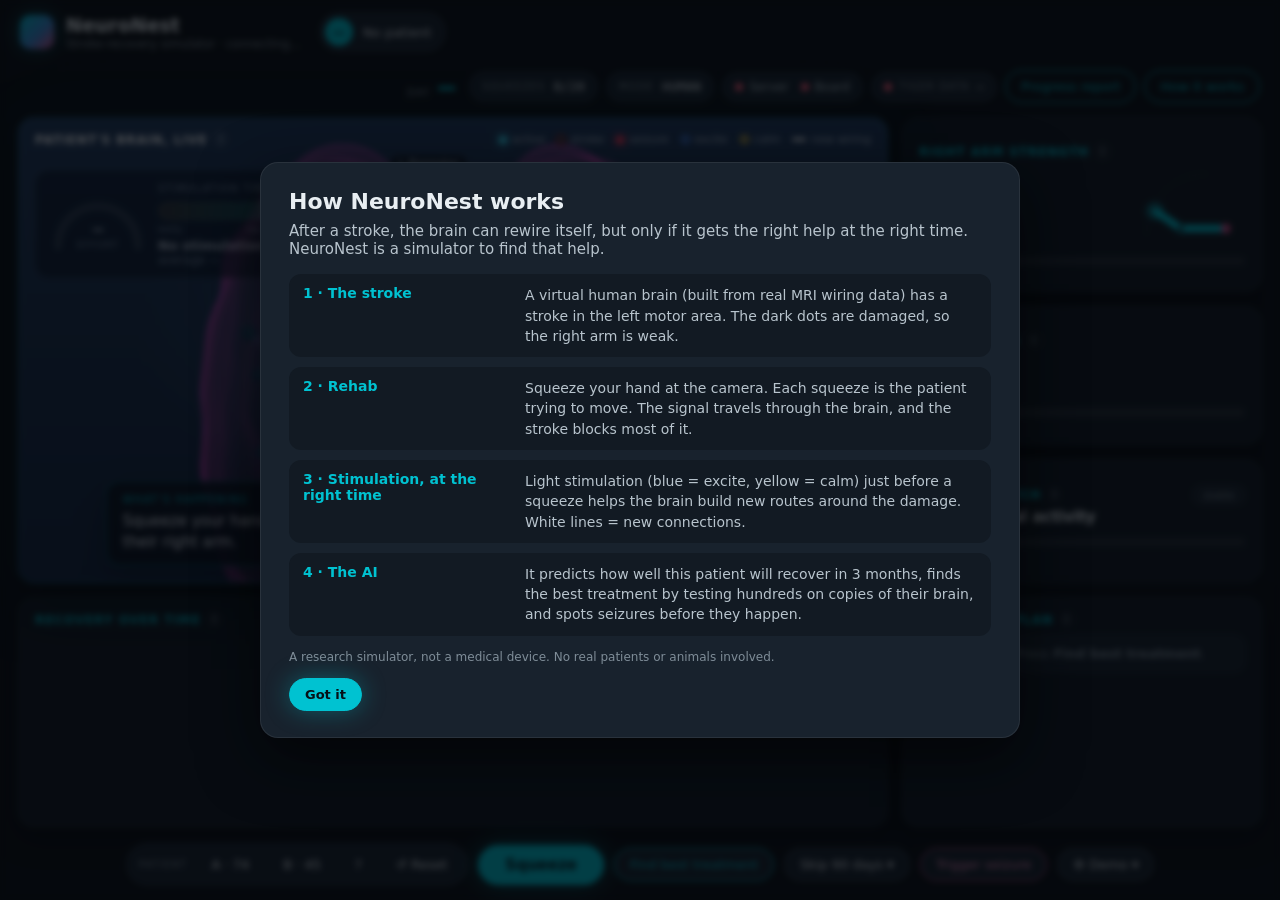
==== commit 70b5745f: "Dashboard: live Tiger Data counter in the header (brain samples + squeezes stored, online/offline)" ====
--- a/web/dashboard/index.html
+++ b/web/dashboard/index.html
@@ -32,6 +32,9 @@
         <span title="Laptop server"><i class="conn" id="conn"></i>Server</span>
         <span title="Arduino board receiving live data"><i class="conn" id="boardConn"></i>Board</span>
       </div>
+      <div class="pill db" id="dbPill" title="Every squeeze, stimulation, day and brain-activity sample is stored in Tiger Data (TimescaleDB)">
+        <i class="conn" id="dbConn"></i><span class="k">Tiger Data</span> <span id="dbText" class="mono">—</span>
+      </div>
       <a class="btn ghost" href="report.html" target="_blank" title="Day-by-day progress report written by Gemini">Progress report</a>
       <button class="btn ghost" id="helpBtn">How it works</button>
     </div>
--- a/web/dashboard/style.css
+++ b/web/dashboard/style.css
@@ -1,296 +1,277 @@
+/* NeuroNest dashboard: dark medical-tech theme; the 3D brain sits on a lighter blue hero panel.
+   Palette: primary teal #1F6F78 · background #F7F5F2 · text #1E2A32 · cards sage #DCE8E3
+            accents coral #E07A5F / amber #F2A541 · hero navy #0F1C2E
+   Brain colours (cyan activity, red stroke/seizure, blue excite, yellow calm, white wiring, pink outline) are unchanged. */
 :root {
-  /* palette: deep ink + rose (brain) + violet (brand) + cyan (activity); semantic red/amber/mint */
-  --bg: #07060e; --panel: rgba(16, 14, 30, 0.66); --panel-2: rgba(26, 22, 46, 0.55);
-  --line: rgba(190, 160, 255, 0.10); --line-2: rgba(200, 170, 255, 0.20);
-  --text: #f1edfb; --dim: #8f88ab; --soft: #c5bddd;
-  --rose: #ff5fb4; --violet: #a78bfa; --mid: #5ee1f7;
-  --excite: #6aa2ff; --calm: #ffd166; --seizure: #ff4d6d;
-  --ok: #4ade9f; --amber: #f7b955; --bad: #ff6b81;
+  /* dark medical-tech theme: near-black + electric cyan + soft white, magenta highlights */
+  --primary: #00C2D1; --primary-dark: #00a5b2; --primary-soft: rgba(0, 194, 209, 0.12);
+  --bg: #0B0F14; --text: #E8EEF2; --soft: #b8c4cd; --dim: #7f8d98;
+  --card: #121a23; --surface: #18222d; --line: rgba(232, 238, 242, 0.08); --line-2: rgba(232, 238, 242, 0.16);
+  --coral: #D14D8B; --amber: #F2A541; --navy: #1b2d47;
+  --ok: #2fd4a0; --bad: #ff5c7a;
+  /* brain-scene colours (kept as before) */
+  --mid: #38d9f5; --excite: #4d8dff; --calm: #ffd23f; --seizure: #ff3b5c;
   --mono: ui-monospace, "JetBrains Mono", "Cascadia Mono", Consolas, monospace;
   --sans: Inter, "Segoe UI", system-ui, -apple-system, sans-serif;
-  --r: 18px;
+  --r: 16px;
 }
 * { box-sizing: border-box; }
 [hidden] { display: none !important; }
-html, body {
-  background:
-    radial-gradient(1000px 700px at 36% 38%, rgba(255, 95, 180, 0.10), transparent 62%),
-    radial-gradient(800px 600px at 90% 0%, rgba(167, 139, 250, 0.10), transparent 60%),
-    radial-gradient(700px 500px at 0% 100%, rgba(94, 225, 247, 0.06), transparent 60%),
-    var(--bg);
-  color: var(--text); font-family: var(--sans); font-size: 14px;
-  display: grid; grid-template-rows: auto 1fr auto; overflow: hidden;
-}
+html, body { height: 100%; margin: 0; }
 body {
-  background:
-    radial-gradient(900px 600px at 28% 30%, rgba(56, 217, 245, 0.10), transparent 60%),
-    radial-gradient(700px 500px at 85% 10%, rgba(77, 141, 255, 0.10), transparent 60%),
-    var(--bg);
-  color: var(--text); font-family: var(--sans); font-size: 14px;
-  display: grid; grid-template-rows: auto 1fr auto; overflow: hidden;
+  background: var(--bg); color: var(--text); font-family: var(--sans); font-size: 14px;
+  display: grid; grid-template-rows: auto minmax(0, 1fr) auto; overflow: hidden;
 }
 .mono { font-family: var(--mono); }
 .dim { color: var(--dim); }
 .tiny { font-size: 11.5px; }
-h1, h2, h3 { margin: 0; font-weight: 600; }
-h2 { font-size: 12px; letter-spacing: .09em; text-transform: uppercase; color: var(--soft); display: inline-flex; align-items: center; gap: 6px; }
-h3 { font-size: 11px; letter-spacing: .12em; text-transform: uppercase; color: var(--dim); margin: 12px 0 4px; }
-.k { font-size: 10px; letter-spacing: .14em; color: var(--dim); text-transform: uppercase; }
-.huge { font-size: 44px; font-weight: 700; line-height: 1; letter-spacing: -0.02em; }
-.unit { font-size: 20px; color: var(--dim); margin-left: 2px; }
+h1, h2, h3 { margin: 0; font-weight: 650; }
+h2 { font-size: 12px; letter-spacing: .08em; text-transform: uppercase; color: var(--primary); display: inline-flex; align-items: center; gap: 6px; }
+h3 { font-size: 11px; letter-spacing: .1em; text-transform: uppercase; color: var(--dim); margin: 10px 0 4px; }
+.k { font-size: 10px; letter-spacing: .12em; color: var(--dim); text-transform: uppercase; }
+.huge { font-size: 42px; font-weight: 750; line-height: 1; letter-spacing: -0.02em; color: var(--text); }
+.unit { font-size: 19px; color: var(--dim); margin-left: 2px; }
 
 /* info tips */
 .info { display: inline-grid; place-items: center; width: 15px; height: 15px; border-radius: 50%; border: 1px solid var(--line-2);
   font-size: 10px; font-style: normal; font-weight: 700; color: var(--dim); text-transform: none; letter-spacing: 0; cursor: help; position: relative; }
-.info:hover { color: var(--text); border-color: var(--mid); }
-.info:hover::after { content: attr(data-tip); position: absolute; top: 22px; left: -10px; width: 280px; z-index: 20;
-  background: #0b1426; border: 1px solid var(--line-2); border-radius: 10px; padding: 10px 12px;
+.info:hover { color: var(--primary); border-color: var(--primary); }
+.info:hover::after { content: attr(data-tip); position: absolute; top: 22px; left: -10px; width: 280px; z-index: 40;
+  background: var(--surface); border: 1px solid var(--line-2); border-radius: 10px; padding: 10px 12px;
   font-size: 12.5px; font-weight: 400; line-height: 1.45; color: var(--text); box-shadow: 0 12px 30px rgba(0,0,0,.5); }
 
-/* header */
-.top { display: flex; align-items: center; gap: 20px; padding: 12px 22px; }
+/* ---------- header ---------- */
+.top { display: flex; align-items: center; gap: 18px; padding: 12px 20px; flex-wrap: wrap; }
 .brand { display: flex; align-items: center; gap: 12px; }
-.logo { width: 34px; height: 34px; border-radius: 10px; background: conic-gradient(from 200deg, var(--mid), var(--excite), var(--ok), var(--mid)); box-shadow: 0 0 24px rgba(56,217,245,.4); }
-.brand h1 { font-size: 19px; letter-spacing: .01em; }
+.logo { width: 34px; height: 34px; border-radius: 10px; background: linear-gradient(135deg, var(--primary), #3a8bd6 55%, var(--coral)); box-shadow: 0 0 20px rgba(0,194,209,.35); }
+.brand h1 { font-size: 19px; color: var(--text); }
 .sub { margin: 1px 0 0; color: var(--dim); font-size: 11.5px; }
-.patient { display: flex; align-items: center; gap: 10px; padding: 6px 14px 6px 6px; border-radius: 999px; background: var(--panel); border: 1px solid var(--line); font-size: 13px; }
-.chip { display: inline-grid; place-items: center; width: 28px; height: 28px; border-radius: 50%; background: rgba(77,141,255,.2); border: 1px solid rgba(77,141,255,.5); font-weight: 700; }
-.status { margin-left: auto; display: flex; align-items: center; gap: 10px; }
+.patient { display: flex; align-items: center; gap: 10px; padding: 5px 14px 5px 5px; border-radius: 999px; background: var(--surface); border: 1px solid var(--line); font-size: 13px; }
+.chip { display: inline-grid; place-items: center; width: 28px; height: 28px; border-radius: 50%; background: var(--primary); color: #0B0F14; font-weight: 700; }
+.status { margin-left: auto; display: flex; align-items: center; gap: 8px; flex-wrap: wrap; }
 .daybox { display: flex; align-items: baseline; gap: 8px; padding: 0 6px; }
-.day { font-size: 30px; font-weight: 700; }
-.pill { display: flex; align-items: center; gap: 8px; padding: 7px 12px; border-radius: 999px; background: var(--panel); border: 1px solid var(--line); font-size: 13px; }
-.pill.links { gap: 14px; color: var(--soft); font-size: 12px; }
+.day { font-size: 28px; font-weight: 750; color: var(--primary); }
+.pill { display: flex; align-items: center; gap: 8px; padding: 7px 12px; border-radius: 999px; background: var(--surface); border: 1px solid var(--line); font-size: 13px; }
+.pill.links { gap: 12px; color: var(--soft); font-size: 12px; }
 .pill.links span { display: inline-flex; align-items: center; gap: 6px; }
-.conn { width: 8px; height: 8px; border-radius: 50%; display: inline-block; background: var(--bad); box-shadow: 0 0 8px var(--bad); }
-.conn.on { background: var(--ok); box-shadow: 0 0 8px var(--ok); }
-
-/* layout */
-.grid { display: grid; gap: 14px; padding: 4px 18px 10px; min-height: 0;
+.pill.db { gap: 7px; font-size: 12px; }
+.pill.db #dbText { color: var(--text); }
+.conn { width: 8px; height: 8px; border-radius: 50%; display: inline-block; background: var(--bad); }
+.conn.on { background: var(--ok); }
+
+/* ---------- layout ---------- */
+.grid { display: grid; gap: 14px; padding: 2px 18px 8px; min-height: 0;
   grid-template-columns: minmax(0, 1fr) 360px;
-  grid-template-rows: minmax(0, 1fr) 262px;
+  grid-template-rows: minmax(0, 1fr) minmax(230px, 30%);
   grid-template-areas: "brain rail" "chart treat"; }
-.panel { background: var(--panel); border: 1px solid var(--line); border-radius: var(--r); padding: 14px 16px; min-height: 0;
-  backdrop-filter: blur(6px); box-shadow: 0 16px 40px rgba(0,0,0,.28); }
-.panel-h { display: flex; align-items: center; justify-content: space-between; gap: 10px; margin-bottom: 8px; }
-.brain { grid-area: brain; padding: 0; overflow: hidden; }
-.rail { grid-area: rail; display: grid; gap: 14px; grid-template-rows: 1fr 1fr 1fr; min-height: 0; }
+.panel { background: var(--card); border: 1px solid var(--line); border-radius: var(--r); padding: 14px 16px; min-height: 0;
+  box-shadow: 0 10px 30px rgba(0,0,0,.35); }
+.panel-h { display: flex; align-items: center; justify-content: space-between; gap: 10px; margin-bottom: 8px; flex-wrap: wrap; }
+.rail { grid-area: rail; display: flex; flex-direction: column; gap: 14px; min-height: 0; overflow-y: auto; }
 .chart { grid-area: chart; display: flex; flex-direction: column; }
 .chart canvas { flex: 1; width: 100%; min-height: 0; }
-.treat { grid-area: treat; display: flex; flex-direction: column; overflow: hidden; }
-
-/* legend */
+.treat { grid-area: treat; display: flex; flex-direction: column; overflow-y: auto; }
+
+/* legend (light panels) */
 .legend { display: flex; flex-wrap: wrap; gap: 12px; font-size: 11px; color: var(--dim); }
 .legend span { display: inline-flex; align-items: center; gap: 5px; }
 .dot { width: 8px; height: 8px; border-radius: 50%; display: inline-block; }
+.ring { width: 9px; height: 9px; border-radius: 50%; display: inline-block; border: 2px solid; }
+.bar { width: 14px; height: 3px; border-radius: 2px; display: inline-block; }
+.bar.ob { background: var(--text); } .bar.fc { background: var(--primary); }
+.bar.ai { background: var(--coral); } .bar.st { background: var(--amber); } .bar.no { background: #9aa6ad; }
+
+/* ---------- 3D HERO (lighter blue, so the pink/cyan brain pops) ---------- */
+.brain { grid-area: brain; position: relative; padding: 0; overflow: hidden; min-height: 0;
+  background: linear-gradient(180deg, #213a5c 0%, #1a2e4a 55%, #142540 100%); border-color: rgba(0,194,209,.22);
+  box-shadow: 0 0 0 1px rgba(0,194,209,.06), 0 20px 60px rgba(0,0,0,.45), 0 0 80px rgba(0,194,209,.06); }
+.brain-stage { position: absolute; inset: 0; color: #e8eef8;
+  background: radial-gradient(50% 55% at 50% 47%, rgba(120,190,255,.16), transparent 72%),
+              radial-gradient(38% 42% at 50% 46%, rgba(209,77,139,.10), transparent 70%),
+              radial-gradient(120% 120% at 50% 50%, transparent 62%, rgba(5,10,20,.35) 100%); }
+.brain-stage canvas { display: block; width: 100% !important; height: 100% !important; }
+.stage-head { position: absolute; top: 14px; left: 16px; right: 16px; display: flex; justify-content: space-between; align-items: center; gap: 12px; z-index: 3; pointer-events: none; flex-wrap: wrap; }
+.stage-head > * { pointer-events: auto; }
+.stage-head h2 { color: #fff; }
+.brain .legend { color: #b9c6d8; }
+.brain .info { border-color: rgba(255,255,255,.3); color: #b9c6d8; }
+.brain .info:hover::after { background: #13233a; color: #eef3fb; border-color: rgba(255,255,255,.18); }
 .dot.act { background: var(--mid); box-shadow: 0 0 8px var(--mid); }
 .dot.les { background: #3a3f4b; box-shadow: 0 0 0 2px #7a1f2b; }
 .dot.sz { background: var(--seizure); box-shadow: 0 0 8px var(--seizure); }
-.ring { width: 9px; height: 9px; border-radius: 50%; display: inline-block; border: 2px solid; }
 .ring.ex { border-color: var(--excite); } .ring.ca { border-color: var(--calm); }
-.bar { width: 14px; height: 3px; border-radius: 2px; display: inline-block; }
-.bar.gr { background: #fff; box-shadow: 0 0 6px rgba(255,255,255,.6); } .bar.ob { background: #fff; } .bar.fc { background: var(--violet); }
-.bar.ai { background: var(--ok); } .bar.st { background: var(--amber); } .bar.no { background: var(--bad); }
-
-/* brain stage */
-.brain-stage { position: relative; width: 100%; height: 100%; min-height: 0;
-  background: radial-gradient(55% 60% at 50% 48%, rgba(56,217,245,.08), transparent 70%); }
-.brain-stage canvas { display: block; width: 100% !important; height: 100% !important; }
-.stage-head { position: absolute; top: 14px; left: 16px; right: 16px; display: flex; justify-content: space-between; align-items: center; z-index: 3; pointer-events: none; }
-.stage-head > * { pointer-events: auto; }
+.bar.gr { background: #fff; }
 .labels { position: absolute; inset: 0; pointer-events: none; }
 .blabel { position: absolute; left: 0; top: 0; margin: -26px 0 0 8px; padding: 2px 8px; font-size: 11px; white-space: nowrap;
-  background: rgba(8,14,28,.82); border: 1px solid var(--line-2); border-radius: 999px; color: #cfe0ff; transition: opacity .2s; }
+  background: rgba(10,20,36,.85); border: 1px solid rgba(255,255,255,.16); border-radius: 999px; color: #dbe6f7; transition: opacity .2s; }
 .blabel[data-kind="lesion"] { border-color: #7a1f2b; color: #ffb3bf; }
 .blabel[data-kind="seizure"] { border-color: var(--seizure); color: #fff; background: rgba(120,10,30,.85); }
-.blabel[data-kind="plan"] { border-color: var(--ok); color: #bff5dc; }
+.blabel[data-kind="plan"] { border-color: var(--coral); color: #ffc0dc; }
 .blabel[data-kind="excite"] { border-color: var(--excite); color: #d6e4ff; }
 .blabel[data-kind="calm"] { border-color: var(--calm); color: #fff3c4; }
 .blabel[data-kind="selected"] { border-color: #fff; }
-.tooltip { position: absolute; left: 0; top: 0; padding: 8px 10px; font-size: 12px; line-height: 1.45; pointer-events: none; z-index: 5;
-  background: rgba(8,14,28,.95); border: 1px solid var(--line-2); border-radius: 10px; max-width: 280px; }
-.tooltip .sz { color: var(--seizure); }
-.busy { position: absolute; top: 56px; left: 50%; transform: translateX(-50%); padding: 6px 14px; border-radius: 999px; z-index: 3;
-  background: rgba(56,217,245,.14); border: 1px solid rgba(56,217,245,.45); font-size: 12.5px; }
-.busy::before { content: ""; display: inline-block; width: 8px; height: 8px; margin-right: 8px; border-radius: 50%; background: var(--mid); animation: breathe 1.4s ease-in-out infinite; }
-.select-bar { position: absolute; top: 56px; right: 16px; display: flex; align-items: center; gap: 8px; z-index: 4;
-  background: rgba(8,14,28,.9); border: 1px solid var(--line-2); border-radius: 12px; padding: 6px 8px 6px 12px; font-size: 13px; }
-
-/* HUD: last squeeze */
-.hud { position: absolute; left: 16px; top: 52px; z-index: 3; display: flex; gap: 12px; align-items: center;
-  background: rgba(8,14,28,.7); border: 1px solid var(--line); border-radius: 14px; padding: 10px 14px; backdrop-filter: blur(6px); }
+.tooltip { position: absolute; left: 0; top: 0; padding: 8px 10px; font-size: 12px; line-height: 1.45; pointer-events: none; z-index: 6;
+  background: rgba(10,20,36,.95); color: #e8eef8; border: 1px solid rgba(255,255,255,.16); border-radius: 10px; max-width: 280px; }
+.tooltip .sz { color: var(--seizure); } .tooltip .dim { color: #9fb0c6; }
+.busy { position: absolute; top: 56px; left: 50%; transform: translateX(-50%); padding: 6px 14px; border-radius: 999px; z-index: 4;
+  background: rgba(31,111,120,.35); border: 1px solid rgba(120,210,220,.5); color: #eaf7f8; font-size: 12.5px; }
+.busy::before { content: ""; display: inline-block; width: 8px; height: 8px; margin-right: 8px; border-radius: 50%; background: #7fe0e8; animation: breathe 1.4s ease-in-out infinite; }
+.select-bar { position: absolute; top: 56px; right: 16px; display: flex; align-items: center; gap: 8px; z-index: 5; color: #e8eef8;
+  background: rgba(10,20,36,.92); border: 1px solid rgba(255,255,255,.16); border-radius: 12px; padding: 6px 8px 6px 12px; font-size: 13px; }
+
+/* HUD: last squeeze (dims when idle, bright after a squeeze) */
+.hud { position: absolute; left: 16px; top: 52px; z-index: 3; display: flex; gap: 12px; align-items: center; color: #e8eef8;
+  background: rgba(10,20,36,.78); border: 1px solid rgba(255,255,255,.12); border-radius: 14px; padding: 10px 14px;
+  opacity: .75; transition: opacity .5s ease, border-color .5s ease; }
+.hud.live, .hud:hover { opacity: 1; border-color: rgba(0,194,209,.5); }
 .hud-effort { position: relative; width: 96px; text-align: center; }
 .hud-effort svg { width: 96px; height: 56px; }
-.g-bg { fill: none; stroke: rgba(140,170,220,.15); stroke-width: 10; stroke-linecap: round; }
-.g-fg { fill: none; stroke: var(--mid); stroke-width: 10; stroke-linecap: round; stroke-dasharray: 157; stroke-dashoffset: 157; transition: stroke-dashoffset .5s ease; }
+.g-bg { fill: none; stroke: rgba(255,255,255,.15); stroke-width: 10; stroke-linecap: round; }
+.g-fg { fill: none; stroke: var(--primary); stroke-width: 10; stroke-linecap: round; stroke-dasharray: 157; stroke-dashoffset: 157; transition: stroke-dashoffset .5s ease; }
 .g-val { position: absolute; top: 24px; left: 0; right: 0; display: flex; flex-direction: column; align-items: center; }
 .g-val span { font-size: 17px; font-weight: 700; }
-.g-val small { font-size: 9.5px; color: var(--dim); text-transform: uppercase; letter-spacing: .1em; }
+.g-val small { font-size: 9.5px; color: #9fb0c6; text-transform: uppercase; letter-spacing: .1em; }
 .hud-timing { width: 210px; }
-.hud-k { display: flex; align-items: center; gap: 6px; font-size: 10px; letter-spacing: .12em; text-transform: uppercase; color: var(--dim); margin-bottom: 6px; }
-.t-bar { position: relative; height: 18px; border-radius: 999px; background: linear-gradient(90deg, rgba(245,165,36,.12), rgba(52,211,153,.25) 42%, rgba(52,211,153,.25) 50%, rgba(245,165,36,.12)); border: 1px solid var(--line); }
+.hud-k { display: flex; align-items: center; gap: 6px; font-size: 10px; letter-spacing: .12em; text-transform: uppercase; color: #9fb0c6; margin-bottom: 6px; }
+.hud .dim { color: #9fb0c6; }
+.t-bar { position: relative; height: 18px; border-radius: 999px; border: 1px solid rgba(255,255,255,.12);
+  background: linear-gradient(90deg, rgba(242,165,65,.18), rgba(46,170,140,.35) 42%, rgba(46,170,140,.35) 50%, rgba(242,165,65,.18)); }
 .t-zero { position: absolute; left: 50%; top: -3px; bottom: -3px; width: 2px; background: #fff; opacity: .7; }
 .t-mark { position: absolute; top: 2px; width: 12px; height: 12px; margin-left: -6px; border-radius: 50%; left: 50%; opacity: 0;
   background: var(--excite); box-shadow: 0 0 10px var(--excite); transition: left .3s ease, opacity .3s; }
 .t-mark.calm { background: var(--calm); box-shadow: 0 0 10px var(--calm); }
-.t-scale { display: flex; justify-content: space-between; font-size: 9.5px; color: var(--dim); margin-top: 3px; }
+.t-scale { display: flex; justify-content: space-between; font-size: 9.5px; color: #9fb0c6; margin-top: 3px; }
 .t-text { margin-top: 4px; font-weight: 600; font-size: 13px; }
-.t-text.good { color: var(--ok); } .t-text.early, .t-text.late { color: var(--amber); } .t-text.wrong_region { color: var(--bad); }
-
-/* story caption */
-.story { position: absolute; left: 50%; bottom: 16px; transform: translateX(-50%); width: min(80%, 860px); z-index: 3;
-  background: rgba(8,14,28,.86); border: 1px solid rgba(56,217,245,.3); border-radius: 14px; padding: 11px 16px;
-  font-size: 15px; line-height: 1.45; color: #eaf1ff; box-shadow: 0 10px 30px rgba(0,0,0,.4); backdrop-filter: blur(6px); }
-.story-k { display: block; font-size: 10px; letter-spacing: .16em; color: var(--mid); margin-bottom: 3px; }
-.story[data-tone="seizure"] { border-color: var(--seizure); } .story[data-tone="seizure"] .story-k { color: var(--seizure); }
-.story[data-tone="good"] { border-color: rgba(52,211,153,.55); } .story[data-tone="good"] .story-k { color: var(--ok); }
-.story[data-tone="warn"] { border-color: rgba(245,165,36,.55); } .story[data-tone="warn"] .story-k { color: var(--amber); }
-
-/* stat cards */
-.stat { display: flex; flex-direction: column; justify-content: center; }
-.stat-h { display: flex; align-items: center; justify-content: space-between; margin-bottom: 6px; }
-.stat-row { display: flex; align-items: center; justify-content: space-between; gap: 10px; }
-.arm-svg { width: 118px; height: 86px; }
-.arm-svg .arc { fill: none; stroke: rgba(140,170,220,.25); stroke-dasharray: 3 5; }
-.arm-svg .shoulder { fill: #1b2d4d; stroke: #3b5a8c; }
-.arm-svg .upper, .arm-svg .fore { stroke: #d6e4ff; stroke-width: 11; stroke-linecap: round; }
-.arm-svg .elbow { fill: #0b1222; stroke: #d6e4ff; stroke-width: 2; }
-.arm-svg .hand { fill: #d6e4ff; }
+.t-text.good { color: #6ee7b7; } .t-text.early, .t-text.late { color: var(--amber); } .t-text.wrong_region { color: #ff9b85; }
+
+/* caption: appears, then fades into a small "Latest update" pill */
+.story { position: absolute; left: 50%; bottom: 16px; width: min(80%, 860px); z-index: 4; color: #eef3fb;
+  background: rgba(10,18,30,.9); border: 1px solid rgba(0,194,209,.45); border-radius: 14px; padding: 11px 44px 11px 16px;
+  font-size: 15px; line-height: 1.45; box-shadow: 0 10px 30px rgba(0,0,0,.35);
+  opacity: 0; transform: translate(-50%, 12px); pointer-events: none; transition: opacity .45s ease, transform .45s ease; }
+.story.show { opacity: 1; transform: translate(-50%, 0); pointer-events: auto; }
+.story-k { display: block; font-size: 10px; letter-spacing: .16em; color: var(--primary); margin-bottom: 3px; }
+.story[data-tone="seizure"] { border-color: var(--seizure); } .story[data-tone="seizure"] .story-k { color: #ff8a9b; }
+.story[data-tone="good"] { border-color: rgba(110,231,183,.55); } .story[data-tone="good"] .story-k { color: #6ee7b7; }
+.story[data-tone="warn"] { border-color: rgba(242,165,65,.6); } .story[data-tone="warn"] .story-k { color: var(--amber); }
+.story-x { position: absolute; top: 8px; right: 10px; width: 24px; height: 24px; border-radius: 50%; border: 1px solid rgba(255,255,255,.2);
+  background: transparent; color: #b9c6d8; font-size: 15px; line-height: 1; cursor: pointer; }
+.story-x:hover { color: #fff; border-color: var(--amber); }
+.story-pill { position: absolute; left: 50%; bottom: 16px; transform: translateX(-50%); z-index: 4; display: none; align-items: center; gap: 8px;
+  padding: 6px 14px; border-radius: 999px; background: rgba(10,20,36,.85); border: 1px solid rgba(255,255,255,.18); color: #d6e1f0;
+  font: inherit; font-size: 12px; cursor: pointer; }
+.story-pill.show { display: inline-flex; }
+.story-pill i { width: 7px; height: 7px; border-radius: 50%; background: var(--primary); box-shadow: 0 0 8px var(--primary); }
+.story-pill[data-tone="seizure"] i { background: var(--seizure); }
+.story-pill[data-tone="good"] i { background: #6ee7b7; }
+.story-pill:hover { color: #fff; border-color: var(--amber); }
+
+/* ---------- stat cards (sage) ---------- */
+.stat { display: flex; flex-direction: column; gap: 4px; flex: 1 1 auto; justify-content: center; }
+.stat-h { display: flex; align-items: center; justify-content: space-between; gap: 8px; }
+.stat-row { display: flex; align-items: center; justify-content: space-between; gap: 10px; flex-wrap: wrap; }
+.arm-svg { width: 112px; height: 82px; }
+.arm-svg .arc { fill: none; stroke: rgba(232,238,242,.25); stroke-dasharray: 3 5; }
+.arm-svg .shoulder { fill: var(--surface); stroke: var(--primary); stroke-width: 2; }
+.arm-svg .upper, .arm-svg .fore { stroke: var(--primary); stroke-width: 11; stroke-linecap: round; }
+.arm-svg .elbow { fill: var(--surface); stroke: var(--primary); stroke-width: 2; }
+.arm-svg .hand { fill: var(--coral); }
 #forearm { transition: transform .12s linear; }
-.meter { height: 7px; border-radius: 999px; background: rgba(140,170,220,.12); overflow: hidden; margin-top: 10px; }
-.meter > div { height: 100%; width: 0; border-radius: 999px; background: linear-gradient(90deg, var(--bad), var(--amber), var(--ok)); background-size: 300% 100%; transition: width .6s ease; }
-.fc-band { position: relative; height: 9px; border-radius: 999px; background: rgba(140,170,220,.12); margin-top: 12px; }
-#fcBand { position: absolute; top: 0; bottom: 0; border-radius: 999px; background: linear-gradient(90deg, rgba(56,217,245,.35), rgba(56,217,245,.6)); transition: left .6s, width .6s; }
-#fcMid { position: absolute; top: -4px; width: 3px; height: 17px; background: #fff; border-radius: 2px; transition: left .6s; }
-
-.badge { font-size: 10.5px; padding: 2px 9px; border-radius: 999px; border: 1px solid var(--line-2); color: var(--dim); letter-spacing: .03em; }
-.badge.warn { color: var(--amber); border-color: rgba(245,165,36,.5); }
-.seizure .sz-main { font-size: 15px; font-weight: 600; }
-.meter.risk > div { background: linear-gradient(90deg, var(--amber), var(--seizure)); }
-.sz-regions { display: flex; flex-wrap: wrap; gap: 6px; margin-top: 8px; }
-.sz-regions span { font-size: 11px; padding: 2px 8px; border-radius: 999px; background: rgba(255,59,92,.15); border: 1px solid rgba(255,59,92,.45); }
-.sz-tx { margin-top: 6px; font-size: 12px; line-height: 1.4; }
+.meter { height: 8px; border-radius: 999px; background: rgba(232,238,242,.08); overflow: hidden; margin-top: 8px; }
+.meter > div { height: 100%; width: 0; border-radius: 999px; background: linear-gradient(90deg, var(--bad), var(--amber), var(--primary)); background-size: 300% 100%; transition: width .6s ease; }
+.fc-band { position: relative; height: 9px; border-radius: 999px; background: rgba(232,238,242,.08); margin-top: 10px; }
+#fcBand { position: absolute; top: 0; bottom: 0; border-radius: 999px; background: linear-gradient(90deg, rgba(0,194,209,.45), rgba(209,77,139,.55)); transition: left .6s, width .6s; }
+#fcMid { position: absolute; top: -4px; width: 3px; height: 17px; background: var(--text); border-radius: 2px; transition: left .6s; }
+#fcP50 { color: var(--primary); }
+
+.badge { font-size: 10.5px; padding: 2px 9px; border-radius: 999px; border: 1px solid var(--line-2); color: var(--dim); background: var(--surface); }
+.badge.warn { color: var(--amber); border-color: var(--amber); background: rgba(242,165,65,.10); }
+.seizure .sz-main { font-size: 15px; font-weight: 650; }
+.meter.risk > div { background: linear-gradient(90deg, var(--amber), var(--bad)); }
+.sz-regions { display: flex; flex-wrap: wrap; gap: 6px; margin-top: 6px; }
+.sz-regions span { font-size: 11px; padding: 2px 8px; border-radius: 999px; background: rgba(255,92,122,.12); border: 1px solid var(--bad); color: #ffb3c1; }
+.sz-tx { font-size: 12px; line-height: 1.4; }
 .seizure[data-phase="none"] .sz-tx { display: none; }
-.seizure[data-phase="pre"] { border-color: rgba(245,165,36,.6); }
-.seizure[data-phase="pre"] #szBadge { color: var(--amber); border-color: var(--amber); }
-.seizure[data-phase="ictal"] { border-color: var(--seizure); animation: alarm 2s ease-in-out infinite; }
-.seizure[data-phase="ictal"] #szBadge { color: #fff; background: var(--seizure); border-color: var(--seizure); }
-.seizure[data-phase="post"] #szBadge { color: var(--ok); border-color: var(--ok); }
-
-/* treatment */
-.plan { border-radius: 12px; padding: 10px 12px; background: var(--panel-2); border: 1px solid var(--line); }
+.seizure[data-phase="pre"] { border-color: var(--amber); }
+.seizure[data-phase="pre"] #szBadge { color: var(--amber); border-color: var(--amber); background: rgba(242,165,65,.10); }
+.seizure[data-phase="ictal"] { border-color: var(--bad); background: rgba(255,92,122,.10); animation: alarm 2s ease-in-out infinite; }
+.seizure[data-phase="ictal"] #szBadge { color: #0B0F14; background: var(--bad); border-color: var(--bad); }
+.seizure[data-phase="post"] #szBadge { color: #0B0F14; background: var(--ok); border-color: var(--ok); }
+
+/* ---------- treatment ---------- */
+.plan { border-radius: 12px; padding: 10px 12px; background: var(--surface); border: 1px solid var(--line); }
 .plan-empty { color: var(--dim); font-size: 13px; }
-.plan-title { display: flex; align-items: center; gap: 8px; font-size: 14.5px; font-weight: 600; }
+.plan-title { display: flex; align-items: center; gap: 8px; font-size: 14.5px; font-weight: 650; }
 .plan-title .sw { width: 11px; height: 11px; border-radius: 50%; flex: none; }
 .plan-meta { display: flex; flex-wrap: wrap; gap: 6px; margin: 8px 0; }
-.plan-meta span { font-size: 11px; padding: 2px 8px; border-radius: 999px; background: rgba(140,170,220,.1); color: var(--soft); }
+.plan-meta span { font-size: 11px; padding: 2px 8px; border-radius: 999px; background: var(--card); color: var(--soft); }
 .plan-expl { display: none; }
 .outcomes { display: grid; grid-template-columns: repeat(3, 1fr); gap: 6px; }
-.outcomes div { border-radius: 10px; padding: 6px 8px; background: rgba(140,170,220,.07); }
+.outcomes div { border-radius: 10px; padding: 6px 8px; background: var(--card); border: 1px solid var(--line); }
 .outcomes b { display: block; font-family: var(--mono); font-size: 18px; }
 .outcomes small { color: var(--dim); font-size: 10.5px; }
-.outcomes .ai b { color: var(--ok); } .outcomes .st b { color: var(--amber); } .outcomes .no b { color: var(--bad); }
-.log { list-style: none; margin: 0; padding: 0; overflow: hidden; flex: 1; min-height: 0; }
-.log li { display: grid; grid-template-columns: 9px minmax(0, 1fr) auto; gap: 8px; align-items: center; padding: 5px 0; border-bottom: 1px solid rgba(120,160,230,.06); font-size: 12px; color: var(--soft); }
+.outcomes .ai b { color: var(--coral); } .outcomes .st b { color: var(--amber); } .outcomes .no b { color: #9aa6ad; }
+.log { list-style: none; margin: 0; padding: 0; }
+.log li { display: grid; grid-template-columns: 9px minmax(0, 1fr) auto; gap: 8px; align-items: center; padding: 5px 0; border-bottom: 1px solid var(--line); font-size: 12px; color: var(--soft); }
 .log li i { width: 8px; height: 8px; border-radius: 50%; }
 .log li .when { color: var(--dim); font-family: var(--mono); font-size: 10.5px; }
 .log .excite i { background: var(--excite); } .log .calm i { background: var(--calm); }
-.log .seizure i { background: var(--seizure); } .log .plan i { background: var(--ok); } .log .note i { background: var(--dim); }
+.log .seizure i { background: var(--bad); } .log .plan i { background: var(--coral); } .log .note i { background: #9aa6ad; }
 .v { font-size: 10px; padding: 1px 6px; border-radius: 999px; margin-left: 6px; }
-.v.good { background: rgba(52,211,153,.18); color: var(--ok); } .v.early, .v.late { background: rgba(245,165,36,.18); color: var(--amber); }
-.v.wrong_region { background: rgba(255,107,107,.18); color: var(--bad); } .v.ai { background: rgba(56,217,245,.15); color: var(--mid); }
-
-/* dock */
-.dock { display: flex; align-items: center; justify-content: center; gap: 10px; padding: 10px 18px 14px; flex-wrap: wrap; }
-.seg { display: flex; align-items: center; gap: 4px; padding: 4px 4px 4px 12px; border-radius: 999px; background: var(--panel); border: 1px solid var(--line); }
+.v.good { background: rgba(47,212,160,.14); color: var(--ok); } .v.early, .v.late { background: rgba(242,165,65,.14); color: var(--amber); }
+.v.wrong_region { background: rgba(255,92,122,.14); color: var(--bad); } .v.ai { background: var(--primary-soft); color: var(--primary); }
+
+/* ---------- dock ---------- */
+.dock { display: flex; align-items: center; justify-content: center; gap: 10px; padding: 8px 18px 14px; flex-wrap: wrap; }
+.seg { display: flex; align-items: center; gap: 2px; padding: 4px 4px 4px 12px; border-radius: 999px; background: var(--surface); border: 1px solid var(--line); }
 .seg .k { margin-right: 6px; }
-.seg .btn { border-radius: 999px; border-color: transparent; background: transparent; }
-.seg .btn:hover { background: rgba(140,170,220,.15); }
-.btn { font: inherit; font-size: 13px; color: var(--text); background: var(--panel); border: 1px solid var(--line-2);
-  border-radius: 999px; padding: 8px 15px; cursor: pointer; transition: background .15s, border-color .15s, transform .1s; list-style: none; }
-.btn:hover { background: rgba(140,170,220,.16); }
+.seg .btn { border-color: transparent; background: transparent; }
+.seg .btn:hover { background: var(--card); }
+.btn { font: inherit; font-size: 13px; color: var(--text); background: var(--surface); border: 1px solid var(--line-2);
+  border-radius: 999px; padding: 8px 15px; cursor: pointer; transition: background .15s, border-color .15s, color .15s, transform .1s; list-style: none; }
+.btn:hover { border-color: var(--primary); color: var(--primary); }
 .btn:active { transform: translateY(1px); }
-.btn.big { padding: 10px 26px; font-size: 15px; font-weight: 600; }
-.btn.primary { background: linear-gradient(135deg, rgba(56,217,245,.35), rgba(77,141,255,.35)); border-color: rgba(56,217,245,.6); }
-.btn.ok { border-color: rgba(52,211,153,.55); }
-.btn.danger { border-color: rgba(255,59,92,.5); }
-.btn.ghost { background: transparent; border-color: rgba(56,217,245,.45); }
+.btn.big { padding: 10px 26px; font-size: 15px; font-weight: 650; }
+.btn.primary { background: var(--primary); border-color: var(--primary); color: #061016; font-weight: 650; box-shadow: 0 0 24px rgba(0,194,209,.35); }
+.btn.primary:hover { background: #2fe0ec; color: #061016; }
+.btn.ok { border-color: var(--primary); color: var(--primary); }
+.btn.ok:hover { background: var(--primary-soft); }
+.btn.danger { border-color: var(--coral); color: #f08cbb; }
+.btn.danger:hover { background: rgba(209,77,139,.14); color: #ffc0dc; }
+.btn.ghost { background: transparent; border-color: var(--primary); color: var(--primary); }
+.btn.ghost:hover { background: var(--primary-soft); }
 a.btn { text-decoration: none; display: inline-block; }
-.btn.excite { border-color: var(--excite); } .btn.calm { border-color: var(--calm); }
-.btn.toggle.on { background: rgba(52,211,153,.18); border-color: rgba(52,211,153,.6); }
-.btn.toggle.on::before { content: "✓ "; color: var(--ok); }
-.btn.active { background: rgba(77,141,255,.3); border-color: var(--excite); }
+.btn.excite { border-color: var(--excite); color: #cfe0ff; background: transparent; }
+.btn.calm { border-color: var(--calm); color: #fff0b8; background: transparent; }
+.btn.toggle.on { background: var(--primary-soft); border-color: var(--primary); color: var(--primary); }
+.btn.toggle.on::before { content: "✓ "; }
+.btn.active { background: var(--primary); border-color: var(--primary); color: #061016; }
 .menu { position: relative; }
 .menu summary { list-style: none; }
 .menu summary::-webkit-details-marker { display: none; }
 .menu-pop { position: absolute; bottom: calc(100% + 8px); left: 50%; transform: translateX(-50%); display: flex; flex-direction: column; gap: 6px;
-  padding: 8px; border-radius: 14px; background: #0b1426; border: 1px solid var(--line-2); box-shadow: 0 16px 40px rgba(0,0,0,.5); z-index: 30; min-width: 200px; }
+  padding: 8px; border-radius: 14px; background: var(--surface); border: 1px solid var(--line-2); box-shadow: 0 16px 40px rgba(0,0,0,.55); z-index: 30; min-width: 200px; }
 .menu-pop .btn { text-align: left; }
 
-/* help modal */
-.modal { position: fixed; inset: 0; display: grid; place-items: center; background: rgba(3,6,12,.72); backdrop-filter: blur(5px); z-index: 50; }
-.modal-card { width: min(760px, 92vw); background: #0d1628; border: 1px solid var(--line-2); border-radius: 18px; padding: 26px 28px; box-shadow: 0 20px 60px rgba(0,0,0,.6); }
-.modal-title { font-size: 22px; text-transform: none; letter-spacing: 0; color: #fff; }
-.modal-lead { color: #c9d7f2; font-size: 15px; margin: 8px 0 16px; }
+/* ---------- help modal ---------- */
+.modal { position: fixed; inset: 0; display: grid; place-items: center; background: rgba(3,6,10,.7); backdrop-filter: blur(3px); z-index: 50; }
+.modal-card { width: min(760px, 92vw); max-height: 92vh; overflow-y: auto; background: var(--surface); border: 1px solid var(--line); border-radius: 18px; padding: 26px 28px; box-shadow: 0 20px 60px rgba(0,0,0,.6); }
+.modal-title { font-size: 22px; text-transform: none; letter-spacing: 0; color: var(--text); }
+.modal-lead { color: var(--soft); font-size: 15px; margin: 8px 0 16px; }
 .steps { list-style: none; margin: 0 0 14px; padding: 0; display: grid; gap: 10px; }
-.steps li { display: grid; grid-template-columns: 210px 1fr; gap: 12px; padding: 11px 14px; border-radius: 12px; background: rgba(140,170,220,.07); }
-.steps b { color: var(--mid); }
-.steps span { color: #d6e2f7; font-size: 14px; line-height: 1.45; }
+.steps li { display: grid; grid-template-columns: 210px 1fr; gap: 12px; padding: 11px 14px; border-radius: 12px; background: var(--card); }
+.steps b { color: var(--primary); }
+.steps span { color: var(--soft); font-size: 14px; line-height: 1.45; }
 .modal-note { color: var(--dim); font-size: 12px; margin: 0 0 14px; }
 
 @keyframes breathe { 0%, 100% { opacity: .35; } 50% { opacity: 1; } }
-@keyframes alarm { 0%, 100% { box-shadow: 0 0 16px rgba(255,59,92,.12); } 50% { box-shadow: 0 0 32px rgba(255,59,92,.35); } }
-
-@media (max-width: 1150px) {
-  body { overflow: auto; }
-  .grid { grid-template-columns: 1fr; grid-template-rows: 62vh auto 300px 320px; grid-template-areas: "brain" "rail" "chart" "treat"; }
-  .hud { top: auto; bottom: 120px; }
+@keyframes alarm { 0%, 100% { box-shadow: 0 0 0 rgba(200,85,61,0); } 50% { box-shadow: 0 0 22px rgba(200,85,61,.35); } }
+
+/* smaller screens: stack and let the page scroll instead of hiding anything */
+@media (max-width: 1150px), (max-height: 760px) {
+  body { overflow: auto; height: auto; display: block; }
+  .grid { grid-template-columns: 1fr; grid-template-rows: 62vh auto 300px auto; grid-template-areas: "brain" "rail" "chart" "treat"; }
+  .rail { overflow: visible; }
+  .treat { overflow: visible; }
+  .hud { top: auto; bottom: 90px; }
 }
-
-/* ===== polish: make the brain the hero ===== */
-.panel { box-shadow: 0 18px 50px rgba(0,0,0,.35), inset 0 1px 0 rgba(255,255,255,.03); }
-.brain { border-color: rgba(255,95,180,.18);
-  box-shadow: 0 0 0 1px rgba(255,95,180,.05), 0 30px 80px rgba(255,95,180,.08), 0 18px 50px rgba(0,0,0,.45); }
-.brain-stage { background:
-    radial-gradient(42% 48% at 50% 46%, rgba(255,95,180,.16), transparent 70%),
-    radial-gradient(60% 65% at 50% 50%, rgba(167,139,250,.10), transparent 75%),
-    radial-gradient(120% 120% at 50% 50%, transparent 55%, rgba(0,0,0,.45) 100%); }
-.logo { background: conic-gradient(from 200deg, var(--rose), var(--violet), var(--mid), var(--rose)); box-shadow: 0 0 26px rgba(255,95,180,.45); }
-.chip { background: rgba(255,95,180,.16); border-color: rgba(255,95,180,.5); }
-h2 { color: #d9d0f2; }
-.stage-head h2 { color: #fff; text-shadow: 0 0 18px rgba(255,95,180,.35); }
-.huge { background: linear-gradient(180deg, #fff, #e9dcff); -webkit-background-clip: text; background-clip: text; color: transparent; }
-#fcP50 { background: linear-gradient(90deg, #fff, #ffc2e2); -webkit-background-clip: text; background-clip: text; color: transparent; }
-#fcBand { background: linear-gradient(90deg, rgba(167,139,250,.45), rgba(255,95,180,.65)); }
-.g-fg { stroke: var(--rose); }
-.btn.primary { background: linear-gradient(135deg, rgba(255,95,180,.45), rgba(167,139,250,.45)); border-color: rgba(255,95,180,.7); box-shadow: 0 8px 24px rgba(255,95,180,.18); }
-.btn.primary:hover { background: linear-gradient(135deg, rgba(255,95,180,.6), rgba(167,139,250,.6)); }
-.btn.ok { border-color: rgba(167,139,250,.6); }
-.btn.ghost { border-color: rgba(255,95,180,.4); }
-.bar.ai { background: var(--rose); } .outcomes .ai b { color: var(--rose); }
-.plan { border-color: rgba(255,95,180,.18); }
-
-/* effort/timing HUD: dim when idle, bright right after a squeeze */
-.hud { opacity: .45; transition: opacity .5s ease, border-color .5s ease; }
-.hud.live, .hud:hover { opacity: 1; border-color: rgba(255,95,180,.35); }
-
-/* caption: appears, then fades into a small pill */
-.story { opacity: 0; transform: translate(-50%, 12px); pointer-events: none; transition: opacity .45s ease, transform .45s ease;
-  border-color: rgba(255,95,180,.35); padding-right: 40px; }
-.story.show { opacity: 1; transform: translate(-50%, 0); pointer-events: auto; }
-.story-k { color: var(--rose); }
-.story-x { position: absolute; top: 8px; right: 10px; width: 24px; height: 24px; border-radius: 50%; border: 1px solid var(--line-2);
-  background: transparent; color: var(--dim); font-size: 15px; line-height: 1; cursor: pointer; }
-.story-x:hover { color: var(--text); border-color: var(--rose); }
-.story-pill { position: absolute; left: 50%; bottom: 16px; transform: translateX(-50%); z-index: 3; display: none; align-items: center; gap: 8px;
-  padding: 6px 14px; border-radius: 999px; background: rgba(12,10,24,.8); border: 1px solid var(--line-2); color: var(--soft);
-  font: inherit; font-size: 12px; cursor: pointer; backdrop-filter: blur(6px); }
-.story-pill.show { display: inline-flex; }
-.story-pill i { width: 7px; height: 7px; border-radius: 50%; background: var(--rose); box-shadow: 0 0 8px var(--rose); }
-.story-pill[data-tone="seizure"] i { background: var(--seizure); box-shadow: 0 0 8px var(--seizure); }
-.story-pill[data-tone="good"] i { background: var(--ok); box-shadow: 0 0 8px var(--ok); }
-.story-pill:hover { color: var(--text); border-color: var(--rose); }
-/* layout guard: the canvas must never push the page taller than the screen */
-.brain { position: relative; min-height: 0; }
-.brain-stage { position: absolute; inset: 0; width: auto; height: auto; }
-.rail { min-height: 0; overflow: hidden; }
-.rail > .panel { min-height: 0; overflow: hidden; }
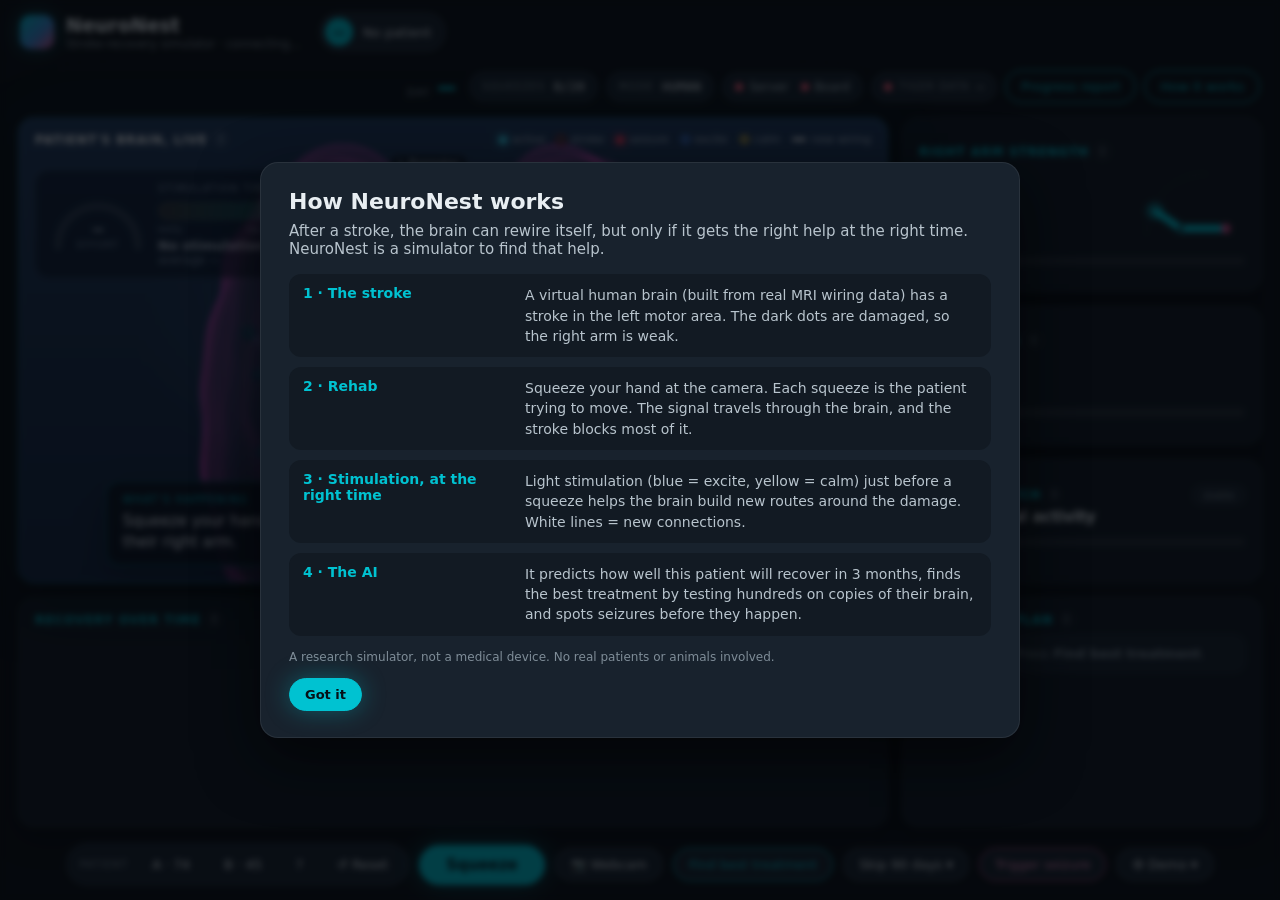
==== commit 1646fb8e: "Webcam optional (dashboard toggle starts/stops the tracker; run_all.bat only with 'cam'); squeezes d" ====
--- a/web/dashboard/index.html
+++ b/web/dashboard/index.html
@@ -162,6 +162,7 @@
       <button class="btn" data-ctl="reset" title="Back to day 1 with the same patient (resets the board too)">↺ Reset</button>
     </div>
     <button class="btn primary big" data-ctl="dev_attempt" title="Space">Squeeze</button>
+    <button class="btn toggle" id="camBtn" data-cam title="Optional: squeeze your real hand at the webcam instead of pressing Squeeze">📷 Webcam</button>
     <button class="btn ok" data-ctl="run_planner">Find best treatment</button>
     <details class="menu">
       <summary class="btn">Skip 90 days ▾</summary>
@@ -179,6 +180,7 @@
         <button class="btn toggle" data-dev="dev_auto_treat" id="autoTreatBtn">AI treats seizures</button>
         <button class="btn" data-mode>Mode: Human</button>
         <button class="btn" data-ctl="end_day">Next day</button>
+        <button class="btn" data-ctl="calibrate" title="Webcam tracker: open and close your hand 3 times">Recalibrate webcam</button>
       </div>
     </details>
     <div id="narration" hidden></div>
--- a/web/dashboard/style.css
+++ b/web/dashboard/style.css
@@ -245,6 +245,7 @@
 .btn.calm { border-color: var(--calm); color: #fff0b8; background: transparent; }
 .btn.toggle.on { background: var(--primary-soft); border-color: var(--primary); color: var(--primary); }
 .btn.toggle.on::before { content: "✓ "; }
+#camBtn.on::before { content: ""; }
 .btn.active { background: var(--primary); border-color: var(--primary); color: #061016; }
 .menu { position: relative; }
 .menu summary { list-style: none; }
